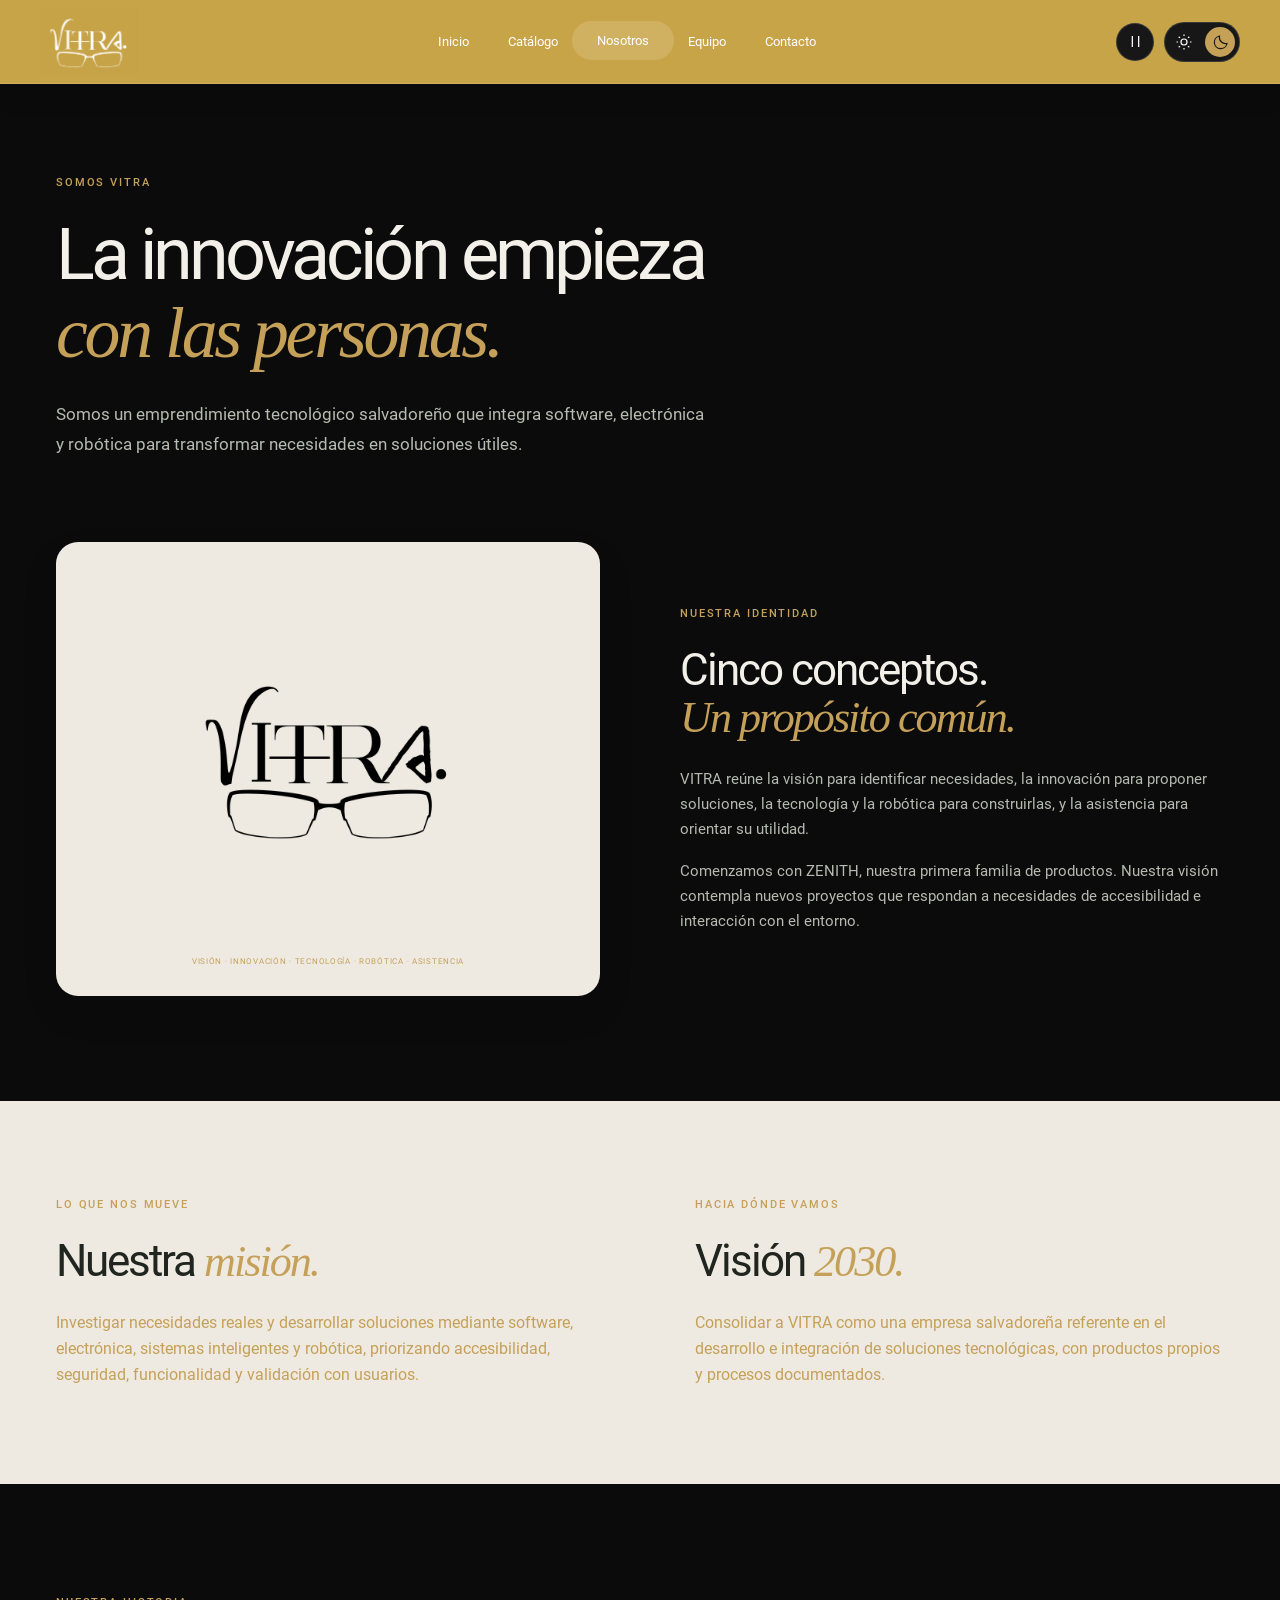
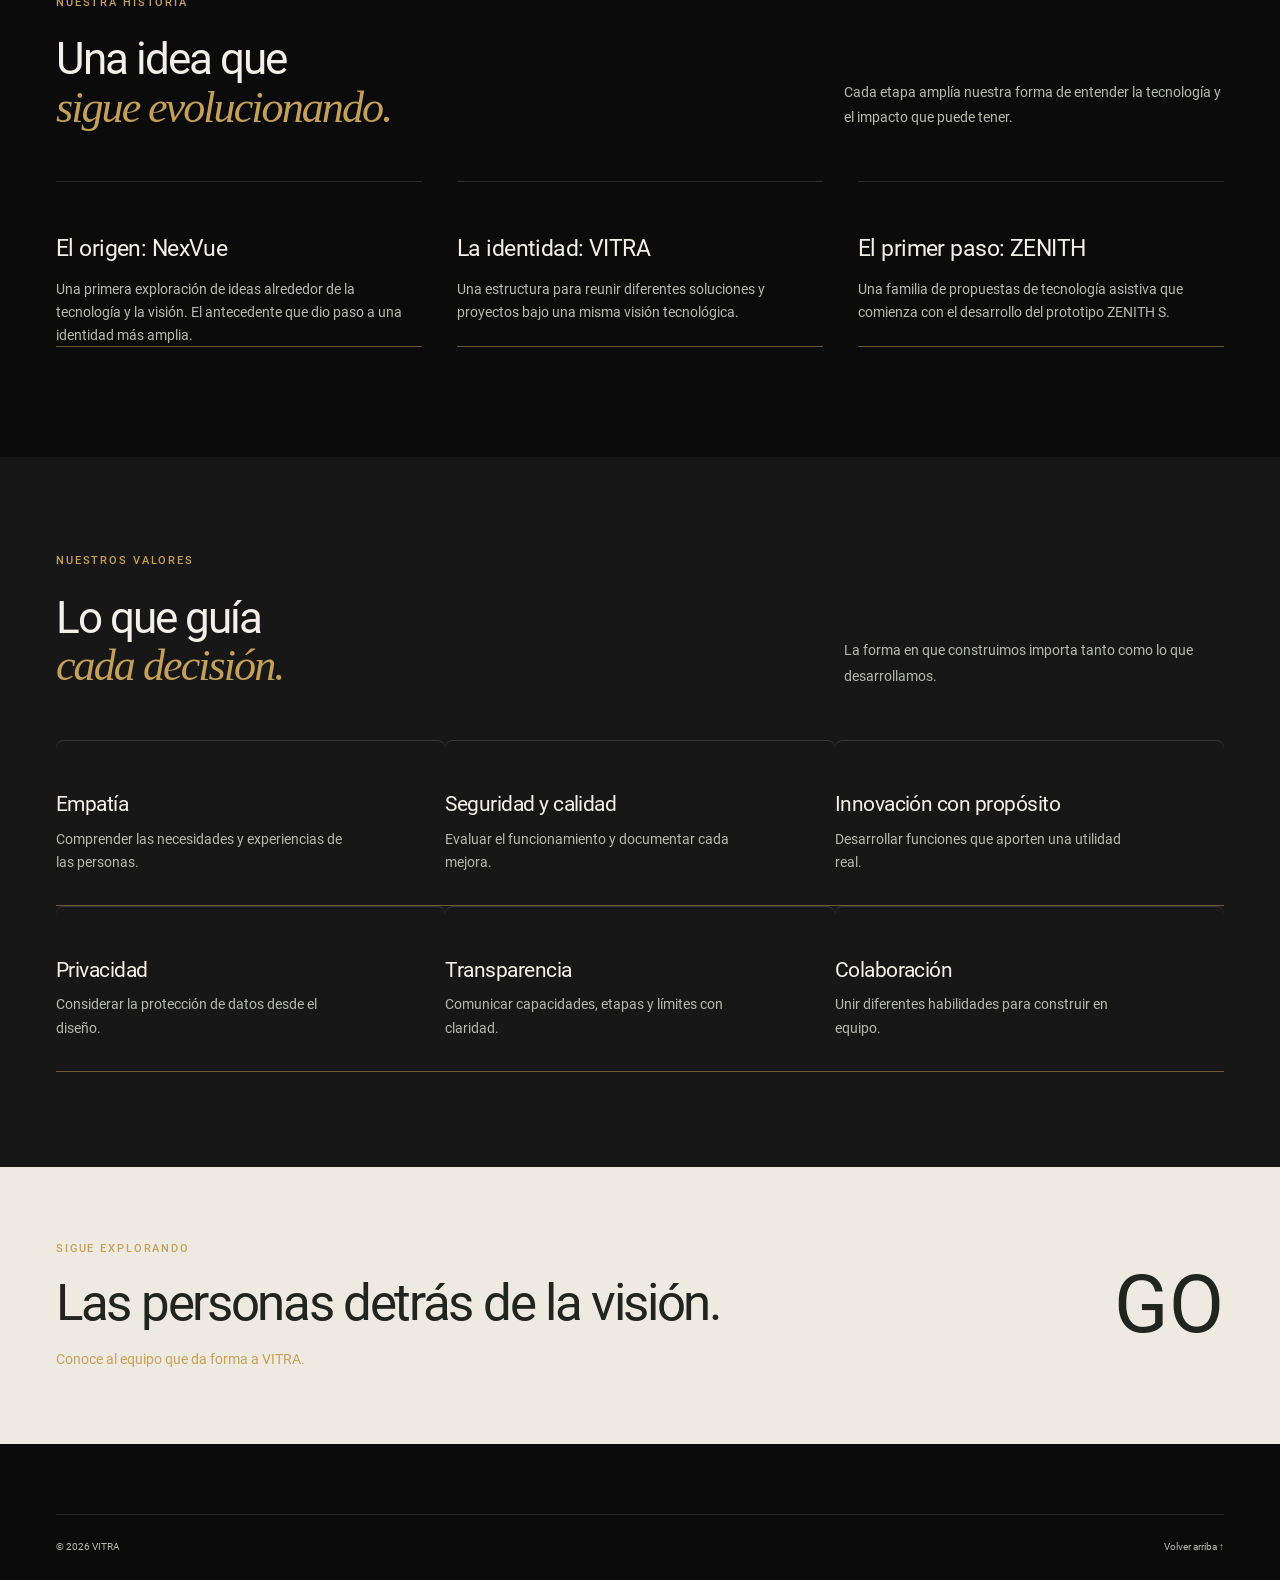
==== VITRA.SV/public/acerca.html @ 8771f668 "Add files via upload" ====
<!doctype html>
<html lang="es">
  <head>
    <meta name="vitra-version" content="2026.09.22-r4" />
    <script>
      /* Resolve motion before first paint; an explicit choice overrides the OS. */
      (() => {
        const root = document.documentElement;
        const system = matchMedia("(prefers-reduced-motion: reduce)");
        const events = new EventTarget();
        let preference = "auto";
        try {
          preference = localStorage.getItem("vitra-motion") || "auto";
        } catch {}
        const update = () => {
          root.dataset.motion =
            preference === "auto"
              ? system.matches
                ? "reduce"
                : "full"
              : preference;
          const event = new Event("change");
          Object.defineProperty(event, "matches", {
            value: root.dataset.motion === "reduce",
          });
          events.dispatchEvent(event);
        };
        window.vitraMotion = {
          get matches() {
            return root.dataset.motion === "reduce";
          },
          addEventListener: (...args) => events.addEventListener(...args),
          removeEventListener: (...args) => events.removeEventListener(...args),
          set(value) {
            preference = value;
            try {
              localStorage.setItem("vitra-motion", value);
            } catch {}
            update();
          },
        };
        system.addEventListener("change", update);
        update();
      })();
    </script>
    <meta charset="utf-8" />
    <meta name="viewport" content="width=device-width, initial-scale=1" />
    <meta name="theme-color" content="#131513" />
    <meta
      name="description"
      content="Conoce la identidad, misión, visión y valores de VITRA, un emprendimiento tecnológico salvadoreño."
    />
    <title>Nosotros | VITRA</title>
    <script>
      (function () {
        var theme = "dark";
        try {
          var saved = localStorage.getItem("vitra-theme");
          if (saved === "light" || saved === "dark") theme = saved;
        } catch (e) {}
        document.documentElement.dataset.theme = theme;
        document.querySelector('meta[name="theme-color"]').content =
          theme === "light" ? "#ddd6c3" : "#2b3026";
      })();
    </script>
    <link rel="icon" href="favicon.jpeg" />
    <script>
      (function () {
        if (!window.vitraMotion.matches) {
          window.vitraMotionFallback = setTimeout(function () {
            document.documentElement.classList.remove(
              "motion-boot",
              "motion-uncover",
            );
            document.querySelectorAll(".will-reveal").forEach(function (el) {
              el.classList.add("is-visible");
            });
          }, 1800);
        }
      })();
    </script>
    <style data-vitra-style="style">
      @font-face {
        font-family: Vitra Sans;
        src: url("Assets/Fonts/roboto-regular.woff2") format("woff2");
        font-weight: 400;
        font-display: swap;
      }
      @font-face {
        font-family: Vitra Sans;
        src: url("Assets/Fonts/roboto-medium.woff2") format("woff2");
        font-weight: 500 800;
        font-display: swap;
      }
      :root {
        --bg: #131513;
        --surface: #1d201c;
        --paper: #eeeae1;
        --text: #f2f0e9;
        --muted: #b6bab0;
        --gold: #d4bd86;
        --line: #ffffff24;
        --dark: #20251f;
        --ease: cubic-bezier(0.22, 1, 0.36, 1);
      }
      * {
        box-sizing: border-box;
      }
      html {
        scroll-behavior: smooth;
        scroll-padding-top: 110px;
      }
      body {
        margin: 0;
        background: var(--bg);
        color: var(--text);
        font:
          16px/1.65 "Vitra Sans",
          Arial,
          sans-serif;
        -webkit-font-smoothing: antialiased;
      }
      a {
        color: inherit;
        text-decoration: none;
      }
      button,
      input,
      textarea,
      select {
        font: inherit;
      }
      button,
      a,
      input,
      textarea,
      select {
        -webkit-tap-highlight-color: transparent;
      }
      button {
        cursor: pointer;
      }
      img {
        max-width: 100%;
        display: block;
      }
      button {
        color: inherit;
      }
      h1,
      h2,
      h3,
      p {
        margin: 0;
      }
      h1,
      h2,
      h3 {
        font-weight: 400;
        line-height: 1.08;
      }
      p {
        color: var(--muted);
      }
      h1 {
        font-size: clamp(48px, 5.6vw, 86px);
        letter-spacing: -0.055em;
      }
      h2 {
        font-size: clamp(34px, 3.45vw, 54px);
        letter-spacing: -0.045em;
      }
      h3 {
        font-size: 23px;
        letter-spacing: -0.025em;
      }
      em {
        font-family: Georgia, "Times New Roman", serif;
        font-weight: 400;
        color: var(--gold);
        letter-spacing: -0.045em;
      }
      p + p {
        margin-top: 18px;
      }
      ::selection {
        background: var(--gold);
        color: var(--bg);
      }
      :focus-visible {
        outline: 2px solid var(--gold);
        outline-offset: 6px;
      }
      main:focus {
        outline: none;
      }
      [hidden] {
        display: none !important;
      }
      .wrap {
        max-width: 1360px;
        width: calc(100% - 112px);
        margin-inline: auto;
      }
      .section {
        padding-block: 110px;
      }
      .eyebrow {
        font-size: 11px;
        letter-spacing: 0.17em;
        font-weight: 500;
        line-height: 1.65;
        color: var(--gold);
        margin-bottom: 24px;
        text-transform: uppercase;
      }
      .lead {
        font-size: 18px;
        line-height: 1.75;
        max-width: 640px;
      }
      .gold {
        color: var(--gold);
      }
      .actions {
        display: flex;
        align-items: center;
        gap: 28px;
        flex-wrap: wrap;
      }
      .button {
        display: inline-flex;
        align-items: center;
        justify-content: space-between;
        gap: 35px;
        padding: 17px 23px;
        background: var(--gold);
        border: 1px solid var(--gold);
        color: #171b16;
        line-height: 1.4;
        font-size: 14px;
        font-weight: 500;
        transition:
          background 0.25s,
          transform 0.3s,
          box-shadow 0.3s;
      }
      .button:hover {
        background: #e3d0a4;
        transform: translateY(-3px);
        box-shadow: 0 7px 24px #0002;
      }
      .button span {
        font-size: 20px;
      }
      .text-link {
        display: inline-flex;
        align-items: center;
        gap: 22px;
        font-size: 14px;
        border: 0;
        border-bottom: 1px solid currentColor;
        padding: 8px 0;
        background: transparent;
        line-height: 1.5;
        transition:
          color 0.25s,
          gap 0.25s;
      }
      .text-link:hover {
        color: var(--gold);
        gap: 30px;
      }
      .skip-link {
        position: fixed;
        top: 12px;
        left: 12px;
        transform: translateY(-160%);
        z-index: 1000;
        background: var(--gold);
        color: var(--bg);
        padding: 14px;
      }
      .skip-link:focus {
        transform: none;
      }
      .sr-only {
        position: absolute;
        width: 1px;
        height: 1px;
        padding: 0;
        overflow: hidden;
        clip-path: inset(50%);
        white-space: nowrap;
      }
      /* Shared navigation */
      .site-header {
        height: 96px;
        position: sticky;
        top: 0;
        z-index: 30;
        background: transparent;
        backdrop-filter: blur(20px);
        border-bottom: 0;
      }
      .nav-wrap {
        height: 100%;
        width: calc(100% - 112px);
        max-width: 1360px;
        margin: auto;
        display: flex;
        align-items: center;
        justify-content: space-between;
        gap: 30px;
      }
      .brand {
        width: 98px;
        display: block;
      }
      .brand img {
        width: 98px;
        height: 65px;
        object-fit: cover;
        filter: invert(1);
        mix-blend-mode: screen;
      }
      .nav-wrap nav {
        display: flex;
        gap: 34px;
        align-items: center;
      }
      .nav-wrap nav a {
        font-size: 13px;
        color: var(--muted);
        padding: 10px 0;
        position: relative;
      }
      .nav-wrap nav a::after {
        content: "";
        position: absolute;
        bottom: 3px;
        left: 0;
        width: 100%;
        height: 1px;
        background: var(--gold);
        transform: scaleX(0);
        transform-origin: left;
        transition: transform 0.25s;
      }
      .nav-wrap nav a:hover,
      .nav-wrap nav a[aria-current] {
        color: var(--text);
      }
      .nav-wrap nav a:hover::after,
      .nav-wrap nav a[aria-current]::after {
        transform: scaleX(1);
      }
      .nav-contact {
        font-size: 13px;
        padding: 10px 18px;
        border: 1px solid #8b8e7d;
        display: flex;
        gap: 24px;
        transition: background 0.25s;
      }
      .nav-contact:hover {
        background: var(--surface);
      }
      .menu-toggle {
        display: none;
        width: 44px;
        height: 44px;
        border: 1px solid var(--line);
        background: none;
        padding: 12px;
      }
      .menu-toggle span {
        display: block;
        background: var(--text);
        height: 1px;
        margin: 5px 0;
        transition: transform 0.25s;
      }
      /* Home */
      .hero {
        display: grid;
        grid-template-columns: 1fr 1fr;
        min-height: 680px;
        align-items: center;
        gap: 55px;
        padding-block: 62px 68px;
      }
      .hero-copy .eyebrow {
        display: flex;
        align-items: center;
        gap: 10px;
        font-size: 10px;
      }
      .status-dot {
        width: 6px;
        height: 6px;
        flex: 0 0 6px;
        border-radius: 50%;
        background: var(--gold);
        box-shadow: 0 0 0 4px #d4bd8612;
      }
      .hero h1 {
        font-size: clamp(64px, 6.7vw, 103px);
        line-height: 0.99;
        margin-bottom: 30px;
      }
      .hero-copy > p:not(.eyebrow) {
        font-size: 15px;
        max-width: 390px;
        line-height: 1.8;
      }
      .hero .actions {
        margin-top: 29px;
        gap: 24px;
      }
      .hero-foot {
        display: flex;
        align-items: center;
        gap: 18px;
        margin-top: 42px;
        font-size: 10px;
        letter-spacing: 0.055em;
        color: var(--muted);
        line-height: 1.65;
      }
      .hero-line {
        display: block;
        width: 39px;
        height: 1px;
        background: var(--gold);
      }
      .hero-visual {
        height: 540px;
        background: #eae8df;
        color: var(--dark);
        position: relative;
        overflow: hidden;
        padding: 27px 28px;
        isolation: isolate;
      }
      .visual-top {
        display: flex;
        justify-content: space-between;
        position: relative;
        z-index: 2;
        font-size: 9px;
        letter-spacing: 0.1em;
        color: #555c51;
        gap: 15px;
      }
      .hero-model {
        position: absolute;
        top: 98px;
        left: 50%;
        transform: translateX(-50%);
        font-size: clamp(63px, 7.7vw, 118px);
        font-weight: 500;
        letter-spacing: -0.065em;
        color: #d1d3c7;
        z-index: -1;
      }
      .hero-glasses {
        position: absolute;
        top: 26%;
        width: 96%;
        left: 2%;
        height: 54%;
        object-fit: contain;
        mix-blend-mode: darken;
        transform: rotate(-9deg);
        transition: transform 1.1s var(--ease);
      }
      .hero-visual:hover .hero-glasses {
        transform: rotate(-4deg) scale(1.03);
      }
      .orbit {
        border: 1px solid #49593a17;
        border-radius: 50%;
        position: absolute;
        z-index: -1;
        width: 410px;
        height: 410px;
        left: 50%;
        top: 51%;
        transform: translate(-50%, -50%);
      }
      .orbit-two {
        width: 295px;
        height: 295px;
      }
      .sensor-label {
        position: absolute;
        right: 8%;
        top: 64%;
        font-size: 8px;
        letter-spacing: 0.08em;
        display: flex;
        align-items: center;
        gap: 6px;
      }
      .sensor-label span {
        width: 20px;
        border-top: 1px solid #68715c;
      }
      .visual-bottom {
        position: absolute;
        bottom: 28px;
        left: 28px;
        right: 28px;
        display: flex;
        align-items: end;
        justify-content: space-between;
        gap: 10px;
      }
      .visual-bottom h2 {
        font-size: 38px;
        letter-spacing: -0.05em;
      }
      .visual-bottom h2 span {
        font-size: 26px;
        margin-left: 35px;
      }
      .visual-bottom p {
        color: #5b6255;
        font-size: 11px;
        margin-top: 8px;
      }
      .vertical-note {
        font-size: 7px;
        letter-spacing: 0.1em;
        writing-mode: vertical-rl;
      }
      .identity-strip {
        border-block: 1px solid var(--line);
      }
      .identity-strip .wrap {
        display: flex;
        align-items: center;
        justify-content: space-between;
        gap: 20px;
        padding-block: 25px;
        font-size: 10px;
        letter-spacing: 0.15em;
        color: #c5c7bd;
      }
      .identity-strip span:nth-child(even) {
        font-size: 25px;
        color: var(--gold);
        line-height: 1;
      }
      .section-heading {
        display: flex;
        justify-content: space-between;
        align-items: end;
        gap: 60px;
        margin-bottom: 50px;
      }
      .section-heading > div:last-child:not(:first-child),
      .section-heading > p {
        max-width: 380px;
      }
      .section-heading .text-link {
        margin-top: 16px;
      }
      .section-heading p:not(.eyebrow) {
        font-size: 14px;
        line-height: 1.85;
      }
      .product-grid {
        display: grid;
        grid-template-columns: repeat(3, 1fr);
        gap: 28px;
      }
      .product-image {
        height: 300px;
        position: relative;
        overflow: hidden;
        background: #eaeae7;
      }
      .product-image img {
        width: 100%;
        height: 100%;
        object-fit: cover;
        transition: transform 0.75s var(--ease);
      }
      .product-image.s img {
        object-fit: contain;
        mix-blend-mode: darken;
        padding: 14px;
      }
      .product-card:hover .product-image img {
        transform: scale(1.055);
      }
      .image-index {
        position: absolute;
        top: 18px;
        left: 18px;
        font-size: 9px;
        letter-spacing: 0.13em;
        color: #fff;
        background: #1119;
        padding: 4px 7px;
      }
      .s .image-index {
        color: #3e453c;
        background: transparent;
      }
      .round-arrow {
        position: absolute;
        bottom: 17px;
        right: 17px;
        display: grid;
        place-items: center;
        border-radius: 50%;
        width: 40px;
        height: 40px;
        background: var(--paper);
        color: var(--bg);
        font-size: 22px;
        transition: transform 0.3s;
      }
      .product-card:hover .round-arrow {
        transform: rotate(45deg);
      }
      .card-top {
        display: flex;
        align-items: center;
        justify-content: space-between;
        gap: 10px;
        margin-block: 24px 14px;
      }
      .card-top h3 {
        font-size: 25px;
      }
      .small-status {
        font-size: 9px;
        color: var(--muted);
        border: 1px solid var(--line);
        padding: 4px 7px;
      }
      .product-card > p {
        font-size: 13px;
        line-height: 1.8;
        min-height: 70px;
      }
      .product-card .text-link {
        margin-top: 17px;
        font-size: 12px;
      }
      .light-section {
        background: var(--paper);
        color: var(--dark);
        padding-block: 95px;
      }
      .light-section p {
        color: #c5a059;
      }
      .light-section .eyebrow {
        color: #c5a059;
      }
      .light-section em {
        color: #c5a059;
      }
      .light-section :focus-visible {
        outline-color: #c5a059;
      }
      .story-split {
        display: grid;
        grid-template-columns: 1fr 1fr;
        gap: 110px;
      }
      .story-split h2 {
        margin-bottom: 25px;
      }
      .story-split .lead {
        font-size: 16px;
        max-width: 410px;
        margin-bottom: 32px;
      }
      .dark-button {
        background: var(--dark);
        color: var(--text);
        border-color: var(--dark);
      }
      .dark-button:hover {
        background: #c5a059;
        color: var(--text);
      }
      .principles article {
        display: flex;
        gap: 30px;
        padding: 24px 0;
        border-bottom: 1px solid #232f2026;
      }
      .principles article:first-child {
        padding-top: 0;
      }
      .principles article > span {
        font-size: 11px;
        color: #c5a059;
        padding-top: 5px;
      }
      .principles h3 {
        font-size: 24px;
        margin-bottom: 12px;
      }
      .principles p {
        font-size: 14px;
      }
      .film-frame {
        position: relative;
        background: #080908;
      }
      .film-frame video {
        display: block;
        width: 100%;
        max-height: 670px;
        aspect-ratio: 16/9;
        object-fit: contain;
      }
      .film-caption {
        font-size: 9px;
        letter-spacing: 0.15em;
        display: block;
        padding: 18px 24px;
        color: var(--muted);
        border: 1px solid var(--line);
      }
      /* Interior pages */
      .page-head {
        padding-block: 90px 68px;
      }
      .page-head h1 {
        max-width: 1000px;
        margin-bottom: 28px;
      }
      .page-head .lead {
        max-width: 650px;
        font-size: 17px;
      }
      .product-tabs {
        display: grid;
        grid-template-columns: repeat(3, 1fr);
        border-block: 1px solid var(--line);
      }
      .product-tabs a {
        font-size: 19px;
        padding: 22px 26px;
        border-right: 1px solid var(--line);
        position: relative;
        transition: background 0.3s;
      }
      .product-tabs a:first-child {
        border-left: 1px solid var(--line);
      }
      .product-tabs a:hover {
        background: var(--surface);
      }
      .product-tabs span {
        display: block;
        font-size: 10px;
        letter-spacing: 0.05em;
        color: var(--muted);
        margin-top: 5px;
      }
      .product-detail {
        display: grid;
        grid-template-columns: 1fr 1fr;
        gap: 75px;
        align-items: center;
        padding-block: 100px;
        border-bottom: 1px solid var(--line);
      }
      .product-detail:last-of-type {
        border: 0;
      }
      .detail-visual {
        position: relative;
        background: #eaeae7;
        aspect-ratio: 1/1;
        display: grid;
        place-items: center;
        overflow: hidden;
      }
      .detail-visual img {
        height: 100%;
        width: 100%;
        object-fit: cover;
      }
      .detail-visual.s img {
        object-fit: contain;
        padding: 25px;
        mix-blend-mode: darken;
      }
      .detail-image-note {
        position: absolute;
        bottom: 20px;
        left: 20px;
        right: 20px;
        font-size: 8px;
        letter-spacing: 0.08em;
        color: #eee;
        text-align: center;
      }
      .s .detail-image-note {
        color: #4e5948;
      }
      .detail-copy h2 {
        font-size: 45px;
        margin-bottom: 24px;
      }
      .detail-copy h2 em {
        font-size: 36px;
      }
      .detail-copy .lead {
        font-size: 15px;
      }
      .feature-list {
        margin-block: 22px;
      }
      .feature-list > div {
        border-top: 1px solid var(--line);
        padding-block: 16px;
      }
      .feature-list h3 {
        font-size: 14px;
        margin-bottom: 6px;
      }
      .feature-list p {
        font-size: 13px;
      }
      .table-scroll {
        overflow: auto;
      }
      table {
        border-collapse: collapse;
        width: 100%;
        font-size: 14px;
        min-width: 650px;
        text-align: left;
      }
      th,
      td {
        border-bottom: 1px solid #343e2d33;
        padding: 22px 18px;
        vertical-align: top;
        width: 25%;
      }
      thead th {
        background: #dddcd1;
        font-weight: 500;
      }
      tbody th {
        font-weight: 500;
      }
      .fine-print {
        font-size: 12px;
        line-height: 1.75;
        margin-top: 20px;
        max-width: 780px;
      }
      .faq-section {
        display: grid;
        grid-template-columns: 1fr 1.2fr;
        gap: 80px;
      }
      .faq-list details {
        padding: 22px 0;
        border-bottom: 1px solid var(--line);
      }
      .faq-list details:first-child {
        border-top: 1px solid var(--line);
      }
      summary {
        cursor: pointer;
        list-style: none;
        display: flex;
        justify-content: space-between;
        align-items: center;
        gap: 25px;
        font-size: 16px;
      }
      summary::-webkit-details-marker {
        display: none;
      }
      summary::after {
        content: "+";
        font-size: 22px;
        color: var(--gold);
      }
      details[open] summary::after {
        content: "−";
      }
      details p {
        margin-top: 20px;
        font-size: 14px;
        padding-right: 20px;
      }
      .about-intro {
        display: grid;
        grid-template-columns: 1fr 1fr;
        align-items: center;
        gap: 80px;
        padding-block: 15px 105px;
      }
      .identity-card {
        background: var(--paper);
        aspect-ratio: 1.2;
        display: flex;
        align-items: center;
        justify-content: center;
        position: relative;
        padding: 50px;
      }
      .identity-card img {
        width: 70%;
        mix-blend-mode: multiply;
      }
      .identity-card > span {
        position: absolute;
        bottom: 28px;
        left: 20px;
        right: 20px;
        text-align: center;
        font-size: 8px;
        letter-spacing: 0.09em;
        color: #4e5948;
      }
      .about-intro h2 {
        margin-bottom: 25px;
      }
      .about-intro p:not(.eyebrow) {
        font-size: 15px;
      }
      .strategy-grid {
        display: grid;
        grid-template-columns: 1fr 1fr;
        gap: 110px;
      }
      .strategy-grid h2 {
        margin-bottom: 24px;
      }
      .strategy-grid p:not(.eyebrow) {
        font-size: 16px;
      }
      .timeline {
        display: grid;
        grid-template-columns: repeat(3, 1fr);
        gap: 35px;
      }
      .timeline article {
        border-top: 1px solid #d4bd8660;
        padding-top: 25px;
      }
      .timeline article > span {
        font-size: 12px;
        color: var(--gold);
      }
      .timeline h3 {
        margin-block: 30px 16px;
      }
      .timeline p {
        font-size: 14px;
      }
      .values-section {
        padding-block: 95px;
        background: #1d201b;
      }
      .values-grid {
        display: grid;
        grid-template-columns: repeat(3, 1fr);
        gap: 0;
      }
      .values-grid article {
        padding: 30px 30px 32px 0;
        border-top: 1px solid var(--line);
      }
      .values-grid article > span {
        font-size: 10px;
        color: var(--gold);
      }
      .values-grid h3 {
        font-size: 21px;
        margin-block: 22px 12px;
      }
      .values-grid p {
        font-size: 14px;
        max-width: 300px;
      }
      /* Team and dialogs */
      .team-grid {
        display: grid;
        grid-template-columns: repeat(3, 1fr);
        gap: 54px 30px;
        padding-bottom: 65px;
      }
      .portrait-button {
        padding: 0;
        border: 0;
        position: relative;
        width: 100%;
        overflow: hidden;
        display: block;
        background: var(--paper);
        aspect-ratio: 4/4.6;
      }
      .portrait-button img {
        width: 100%;
        height: 100%;
        object-fit: cover;
        object-position: center 22%;
        filter: grayscale(1);
        transition:
          filter 0.7s,
          transform 0.8s var(--ease);
      }
      .portrait-button:hover img,
      .portrait-button:focus-visible img {
        filter: grayscale(0);
        transform: scale(1.035);
      }
      .person-number {
        position: absolute;
        left: 18px;
        top: 16px;
        background: #eeeae1e6;
        color: var(--dark);
        font-size: 11px;
        padding: 4px 8px;
      }
      .portrait-open {
        position: absolute;
        right: 18px;
        bottom: 18px;
        background: var(--paper);
        color: var(--bg);
        font-size: 26px;
        width: 44px;
        height: 44px;
        display: grid;
        place-items: center;
        border-radius: 50%;
      }
      .team-card h2 {
        font-size: 27px;
        margin-top: 23px;
      }
      .team-card > p {
        font-size: 12px;
        margin-top: 10px;
      }
      .team-card > .text-link {
        font-size: 12px;
        margin-top: 10px;
      }
      .team-note {
        border-top: 1px solid var(--line);
        padding-block: 40px 90px;
        display: flex;
        justify-content: space-between;
        gap: 40px;
      }
      .team-note > p {
        max-width: 660px;
        font-size: 25px;
        line-height: 1.45;
        color: var(--text);
      }
      dialog {
        background: var(--surface);
        color: var(--text);
        padding: 0;
        border: 1px solid var(--line);
        width: min(920px, calc(100% - 40px));
        max-height: 90dvh;
        overflow: auto;
      }
      dialog::backdrop {
        background: #000c;
        backdrop-filter: blur(9px);
      }
      dialog[open] {
        animation: dialog-in 0.35s var(--ease);
      }
      @keyframes dialog-in {
        from {
          opacity: 0;
          transform: translateY(25px) scale(0.97);
        }
        to {
          opacity: 1;
          transform: none;
        }
      }
      .dialog-close {
        position: absolute;
        top: 14px;
        right: 14px;
        width: 42px;
        height: 42px;
        border: 1px solid #ffffff55;
        background: #171b16;
        color: var(--text);
        font-size: 26px;
        z-index: 2;
      }
      .profile-layout {
        display: grid;
        grid-template-columns: 0.85fr 1.15fr;
      }
      .profile-layout > img {
        width: 100%;
        height: 100%;
        min-height: 460px;
        object-fit: cover;
        object-position: center top;
      }
      .profile-layout > div {
        padding: 60px 35px 35px;
      }
      .profile-layout .eyebrow {
        font-size: 9px;
        margin-bottom: 18px;
      }
      .profile-layout h2 {
        font-size: 32px;
        line-height: 1.15;
      }
      .profile-role {
        color: var(--gold);
        font-size: 13px;
        margin-top: 18px;
        margin-bottom: 24px;
      }
      .profile-layout p:not(.eyebrow):not(.fine-print):not(.profile-role) {
        font-size: 14px;
      }
      .profile-layout .button {
        margin-top: 26px;
        font-size: 12px;
        gap: 15px;
      }
      /* Contact */
      .contact-layout {
        display: grid;
        grid-template-columns: 0.8fr 1.2fr;
        gap: 100px;
        padding-block: 10px 110px;
      }
      .contact-aside h2 {
        margin-bottom: 25px;
      }
      .contact-aside > p {
        font-size: 14px;
        max-width: 340px;
      }
      .social-card {
        margin-top: 32px;
        padding: 23px 0;
        border-block: 1px solid var(--line);
        display: flex;
        justify-content: space-between;
        align-items: center;
        max-width: 340px;
      }
      .social-card > span {
        font-size: 10px;
        letter-spacing: 0.08em;
        color: var(--gold);
      }
      .social-card strong {
        display: block;
        font-size: 23px;
        font-weight: 400;
        color: var(--text);
        letter-spacing: 0;
        margin-top: 5px;
      }
      .social-card > span:last-child {
        font-size: 28px;
      }
      .contact-location {
        margin-top: 32px;
      }
      .contact-location .eyebrow {
        margin-bottom: 8px;
      }
      .contact-panel {
        background: #20241e;
        padding: 36px;
      }
      .form-heading {
        display: flex;
        justify-content: space-between;
        gap: 20px;
        font-size: 10px;
        color: var(--muted);
        margin-bottom: 32px;
      }
      .form-heading > span:first-child {
        color: var(--gold);
        letter-spacing: 0.12em;
      }
      .form-grid {
        display: grid;
        grid-template-columns: 1fr 1fr;
        gap: 24px 20px;
      }
      .field.full {
        grid-column: 1/-1;
      }
      .field label,
      .message-result label {
        display: block;
        font-size: 12px;
        margin-bottom: 10px;
      }
      .field label > span {
        color: var(--muted);
        font-size: 10px;
      }
      input,
      textarea,
      select {
        display: block;
        width: 100%;
        border: 1px solid #ffffff38;
        background: #151913;
        color: var(--text);
        border-radius: 0;
        padding: 14px;
        font-size: 14px;
        line-height: 1.5;
      }
      select {
        color-scheme: dark;
      }
      textarea {
        resize: vertical;
      }
      input::placeholder,
      textarea::placeholder {
        color: #9da493;
      }
      input:focus,
      select:focus,
      textarea:focus {
        outline: 1px solid var(--gold);
        outline-offset: 0;
        border-color: var(--gold);
      }
      .character-count {
        display: block;
        text-align: right;
        font-size: 10px;
        color: var(--muted);
        margin-top: 5px;
      }
      .privacy-note {
        font-size: 11px;
        line-height: 1.7;
        margin-block: 22px;
      }
      .contact-panel .button {
        width: 100%;
      }
      .message-result {
        margin-top: 35px;
        border-top: 1px solid var(--line);
        padding-top: 30px;
      }
      .message-result h3 {
        font-size: 24px;
        margin-bottom: 18px;
      }
      .message-result > p:not(.eyebrow) {
        font-size: 13px;
        margin-bottom: 22px;
      }
      .message-result textarea {
        font-size: 13px;
        margin-bottom: 20px;
      }
      .message-result .actions {
        gap: 12px;
      }
      .message-result .text-link {
        font-size: 13px;
      }
      /* Page-to-page invitation and footer */
      .next-page {
        display: block;
        background: var(--paper);
        color: var(--dark);
        overflow: hidden;
        position: relative;
        transition: background 0.5s;
      }
      .next-page:hover {
        background: #e2dece;
      }
      .next-inner {
        display: flex;
        align-items: center;
        justify-content: space-between;
        gap: 70px;
        padding-block: 73px;
      }
      .next-page .eyebrow {
        color: #656e4f;
        margin-bottom: 17px;
      }
      .next-page h2 {
        max-width: 850px;
        font-size: clamp(32px, 4vw, 62px);
      }
      .next-page p:not(.eyebrow) {
        color: #59624f;
        font-size: 14px;
        margin-top: 18px;
      }
      .next-arrow {
        font-size: 80px;
        font-weight: 400;
        line-height: 1;
        transition: transform 0.6s var(--ease);
        flex: 0 0 auto;
      }
      .next-page:hover .next-arrow {
        transform: translate(10px, -10px);
      }
      .footer {
        padding-top: 70px;
      }
      .footer-top {
        display: grid;
        grid-template-columns: 2fr 1fr 1fr;
        gap: 60px;
        padding-bottom: 55px;
      }
      .wordmark {
        display: block;
        font-size: 62px;
        line-height: 1;
        letter-spacing: -0.07em;
        font-weight: 500;
        margin-bottom: 20px;
      }
      .footer-top > div > p:not(.footer-label) {
        font-size: 12px;
      }
      .footer-top > div > a:not(.wordmark) {
        display: block;
        font-size: 13px;
        color: var(--muted);
        margin-bottom: 10px;
        width: fit-content;
      }
      .footer-top a:hover {
        color: var(--gold);
      }
      .footer-label {
        font-size: 10px;
        letter-spacing: 0.13em;
        color: var(--gold);
        margin-bottom: 20px;
      }
      .footer-bottom {
        padding-block: 24px;
        border-top: 1px solid var(--line);
        display: flex;
        justify-content: space-between;
        gap: 25px;
        font-size: 10px;
        color: var(--muted);
      }
      @media (min-width: 1600px) {
        .hero {
          gap: 85px;
          min-height: 750px;
        }
        .hero-visual {
          height: 590px;
        }
      }
      @media (max-width: 1100px) {
        .wrap,
        .nav-wrap {
          width: calc(100% - 64px);
        }
        .nav-wrap nav {
          gap: 24px;
        }
        .hero {
          gap: 30px;
          min-height: 620px;
        }
        .hero h1 {
          font-size: 78px;
        }
        .hero-visual {
          height: 490px;
        }
        .hero-model {
          font-size: 83px;
        }
        .product-grid {
          gap: 20px;
        }
        .product-image {
          height: 245px;
        }
        .card-top {
          align-items: start;
          flex-direction: column;
          gap: 8px;
        }
        .story-split,
        .about-intro,
        .strategy-grid {
          gap: 55px;
        }
        .product-detail {
          gap: 45px;
        }
        .detail-copy h2 {
          font-size: 39px;
        }
        .detail-copy h2 em {
          font-size: 30px;
        }
        .contact-layout {
          gap: 45px;
        }
        .contact-panel {
          padding: 28px;
        }
        .form-grid {
          grid-template-columns: 1fr;
        }
        .field {
          grid-column: 1/-1;
        }
        .section-heading {
          gap: 35px;
        }
        .team-grid {
          gap: 40px 24px;
        }
        .team-card h2 {
          font-size: 24px;
        }
      }
      @media (max-width: 760px) {
        html {
          scroll-padding-top: 94px;
        }
        .wrap,
        .nav-wrap {
          width: calc(100% - 40px);
        }
        .site-header {
          height: 76px;
        }
        .brand,
        .brand img {
          width: 82px;
        }
        .brand img {
          height: 55px;
        }
        .nav-contact {
          display: none;
        }
        .menu-toggle {
          display: block;
        }
        .nav-wrap nav {
          position: absolute;
          top: 75px;
          left: 0;
          right: 0;
          background: transparent;
          padding: 25px 25px 35px;
          display: none;
          flex-direction: column;
          gap: 5px;
          align-items: stretch;
          border-bottom: 0;
          max-height: calc(100dvh - 76px);
          overflow: auto;
        }
        .nav-wrap nav.is-open {
          display: flex;
        }
        .nav-wrap nav a {
          font-size: 25px;
          padding: 14px 0;
          border-bottom: 1px solid var(--line);
        }
        .nav-wrap nav a::after {
          bottom: 0;
        }
        .menu-toggle[aria-expanded="true"] span:first-child {
          transform: translateY(3px) rotate(45deg);
        }
        .menu-toggle[aria-expanded="true"] span:last-child {
          transform: translateY(-3px) rotate(-45deg);
        }
        .hero {
          grid-template-columns: 1fr;
          padding-block: 40px 40px;
          gap: 40px;
        }
        .hero h1 {
          font-size: clamp(64px, 12.5vw, 86px);
        }
        .hero-copy .eyebrow {
          font-size: 8px;
          letter-spacing: 0.13em;
          margin-bottom: 24px;
        }
        .hero-copy > p:not(.eyebrow) {
          max-width: 440px;
          font-size: 14px;
        }
        .hero-foot {
          margin-top: 28px;
        }
        .hero-visual {
          height: 480px;
          max-width: 570px;
          width: 100%;
          margin: auto;
        }
        .hero-model {
          font-size: 100px;
        }
        .hero .actions {
          gap: 24px;
        }
        .hero .button {
          font-size: 12px;
          padding: 16px 19px;
          gap: 22px;
        }
        .hero .text-link {
          font-size: 12px;
        }
        .identity-strip .wrap {
          flex-wrap: wrap;
          justify-content: center;
          gap: 12px 20px;
          font-size: 8px;
          text-align: center;
          padding-block: 20px;
        }
        .identity-strip span:nth-child(4) {
          display: none;
        }
        .identity-strip span:nth-child(2) {
          font-size: 20px;
        }
        .section {
          padding-block: 70px;
        }
        .section-heading {
          flex-direction: column;
          align-items: start;
          gap: 24px;
          margin-bottom: 32px;
        }
        .section-heading > div:last-child:not(:first-child),
        .section-heading > p {
          max-width: 530px;
        }
        .product-grid {
          grid-template-columns: 1fr;
          gap: 42px;
        }
        .product-image {
          height: auto;
          aspect-ratio: 1.25;
        }
        .product-card > p {
          min-height: 0;
          max-width: 480px;
        }
        .card-top {
          flex-direction: row;
          align-items: center;
          margin-top: 22px;
        }
        .small-status {
          font-size: 9px;
        }
        .product-card .text-link {
          margin-top: 10px;
        }
        .light-section {
          padding-block: 65px;
        }
        .story-split,
        .about-intro,
        .strategy-grid {
          grid-template-columns: 1fr;
          gap: 42px;
        }
        .story-split h2 {
          font-size: 40px;
        }
        .principles article {
          padding-block: 22px;
        }
        .page-head {
          padding-block: 50px 40px;
        }
        .page-head h1 {
          font-size: clamp(42px, 8.7vw, 65px);
        }
        .page-head .lead {
          font-size: 15px;
        }
        .product-tabs a {
          font-size: 14px;
          padding: 18px 12px;
        }
        .product-tabs span {
          font-size: 9px;
          letter-spacing: 0;
        }
        .product-detail {
          grid-template-columns: 1fr;
          gap: 32px;
          padding-block: 55px;
        }
        .detail-visual {
          aspect-ratio: 1.15;
        }
        .detail-copy h2 {
          font-size: 42px;
        }
        .detail-copy h2 em {
          font-size: 34px;
        }
        .detail-image-note {
          font-size: 7px;
        }
        .faq-section {
          grid-template-columns: 1fr;
          gap: 32px;
        }
        .about-intro {
          padding-bottom: 65px;
        }
        .identity-card {
          max-height: 420px;
        }
        .timeline {
          grid-template-columns: 1fr;
          gap: 35px;
        }
        .timeline h3 {
          margin-top: 18px;
        }
        .values-section {
          padding-block: 65px;
        }
        .values-grid {
          grid-template-columns: 1fr 1fr;
          gap: 0 20px;
        }
        .values-grid article {
          padding-right: 0;
        }
        .values-grid h3 {
          font-size: 20px;
        }
        .values-grid p {
          font-size: 13px;
        }
        .team-grid {
          grid-template-columns: 1fr 1fr;
          gap: 35px 20px;
        }
        .team-card h2 {
          font-size: 21px;
        }
        .team-card > p {
          font-size: 11px;
        }
        .team-note {
          flex-direction: column;
          gap: 0;
          padding-bottom: 65px;
        }
        .team-note > p {
          font-size: 23px;
        }
        .profile-layout {
          grid-template-columns: 1fr;
        }
        .profile-layout > img {
          height: 270px;
          min-height: 0;
          object-fit: contain;
          background: var(--paper);
        }
        .profile-layout > div {
          padding: 30px 25px;
        }
        .profile-layout h2 {
          font-size: 28px;
        }
        .profile-dialog {
          max-width: 470px;
        }
        .contact-layout {
          grid-template-columns: 1fr;
          gap: 45px;
          padding-bottom: 65px;
        }
        .contact-aside > p {
          max-width: 500px;
        }
        .contact-panel {
          padding: 25px 20px;
        }
        .contact-aside h2 br {
          display: none;
        }
        .contact-location {
          display: none;
        }
        .form-heading {
          flex-direction: column;
          gap: 6px;
        }
        .next-inner {
          padding-block: 50px;
          gap: 20px;
        }
        .next-page h2 {
          font-size: 34px;
        }
        .next-arrow {
          font-size: 48px;
        }
        .next-page .eyebrow {
          font-size: 9px;
        }
        .next-page p:not(.eyebrow) {
          font-size: 12px;
        }
        .footer {
          padding-top: 50px;
        }
        .footer-top {
          grid-template-columns: 1fr 1fr;
          gap: 35px;
        }
        .footer-top > div:first-child {
          grid-column: 1/-1;
        }
        .footer-bottom {
          flex-wrap: wrap;
          font-size: 9px;
          gap: 12px;
        }
        .footer-bottom > span:nth-child(2) {
          order: 3;
          width: 100%;
        }
        .footer-bottom > a {
          margin-left: auto;
        }
      }
      @media (max-width: 390px) {
        .hero-visual {
          height: 390px;
          padding: 20px;
        }
        .hero-model {
          font-size: 80px;
          top: 90px;
        }
        .visual-top {
          font-size: 8px;
        }
        .visual-bottom {
          left: 20px;
          right: 20px;
          bottom: 23px;
        }
        .visual-bottom h2 {
          font-size: 32px;
        }
        .visual-bottom p {
          font-size: 9px;
        }
        .hero-copy .eyebrow {
          font-size: 7px;
        }
        .team-grid {
          grid-template-columns: 1fr;
        }
        .values-grid {
          grid-template-columns: 1fr;
        }
        .page-head h1 {
          font-size: 40px;
        }
        .next-page h2 {
          font-size: 28px;
        }
        .product-tabs a {
          padding: 15px 9px;
          font-size: 12px;
        }
        .hero .actions {
          gap: 16px;
        }
        .button {
          gap: 15px;
        }
      }
      html[data-motion="reduce"] {
        scroll-behavior: auto;
      }
      :where(html[data-motion="reduce"]) *,
      :where(html[data-motion="reduce"]) *::before,
      :where(html[data-motion="reduce"]) *::after {
        animation: none !important;
        transition: none !important;
        scroll-behavior: auto !important;
      }
      :where(html[data-motion="reduce"]) .reveal.will-reveal {
        opacity: 1;
        transform: none;
      }
      :where(html[data-motion="reduce"]) .page-curtain {
        display: none;
      }

      /* Preserve complete product concepts and the original portrait video. */
      .detail-visual.d {
        background: #102421;
      }
      .detail-visual.x {
        background: #261f33;
      }
      .detail-visual.d img,
      .detail-visual.x img {
        object-fit: contain;
      }
      .film-frame {
        display: grid;
        grid-template-columns: 1fr 0.8fr;
        background: #1d211a;
        align-items: center;
        border: 1px solid var(--line);
      }
      .film-story {
        padding: 55px 65px;
        align-self: stretch;
        display: flex;
        flex-direction: column;
        justify-content: center;
      }
      .film-story h3 {
        font-size: clamp(34px, 4vw, 60px);
        line-height: 1.1;
        margin-bottom: 25px;
      }
      .film-story > p:not(.eyebrow) {
        font-size: 15px;
        max-width: 320px;
      }
      .film-wordmark {
        font-size: clamp(65px, 9vw, 140px);
        letter-spacing: -0.07em;
        color: #ffffff0d;
        margin-top: 35px;
        line-height: 1;
      }
      .film-frame video {
        width: 100%;
        height: 540px;
        aspect-ratio: 9/16;
        background: #0c0e0b;
        object-fit: contain;
      }
      .film-caption {
        grid-column: 1/-1;
        border: 0;
        border-top: 1px solid var(--line);
      }
      @media (max-width: 760px) {
        .film-frame {
          grid-template-columns: 1fr;
        }
        .film-story {
          padding: 32px 25px;
        }
        .film-story h3 {
          font-size: 37px;
        }
        .film-story .eyebrow {
          font-size: 9px;
        }
        .film-story > p:not(.eyebrow) {
          font-size: 14px;
        }
        .film-wordmark {
          display: none;
        }
        .film-frame video {
          height: auto;
          max-height: 590px;
          aspect-ratio: 9/16;
        }
        .film-caption {
          font-size: 8px;
          padding: 15px;
        }
      }

      /* Motion system: transform and opacity keep the main animations lightweight. */
      :root {
        --motion-ease: cubic-bezier(0.16, 1, 0.3, 1);
        --motion-travel: cubic-bezier(0.76, 0, 0.24, 1);
      }
      .reveal.will-reveal {
        opacity: 0;
        transform: translate3d(0, 64px, 0) scale(0.975);
        transition:
          opacity 1s var(--motion-ease),
          transform 1.25s var(--motion-ease);
        transition-delay: var(--reveal-delay, 0ms);
        transform-origin: center bottom;
      }
      .reveal.will-reveal.is-visible {
        opacity: 1;
        transform: translate3d(0, 0, 0) scale(1);
      }
      .hero-copy > .reveal.will-reveal,
      .page-head > .reveal.will-reveal {
        transform: translate3d(0, 48px, 0);
        transition-duration: 1s, 1.2s;
      }
      .hero-copy > .reveal.is-visible,
      .page-head > .reveal.is-visible {
        transform: translate3d(0, 0, 0);
      }
      .hero-visual.reveal.will-reveal {
        transform: translate3d(0, 55px, 0) scale(0.94);
        transition-duration: 1.2s, 1.55s;
      }
      .hero-visual.reveal.is-visible {
        transform: translate3d(0, 0, 0) scale(1);
      }
      /* Once visible, keyboard focus always exposes a section without a delay. */
      .reveal.will-reveal:focus-within {
        opacity: 1;
        transform: none;
        transition-delay: 0ms;
      }
      .page-curtain {
        position: fixed;
        inset: 0;
        z-index: 100;
        display: flex;
        align-items: center;
        justify-content: center;
        background: #23281f;
        transform: translate3d(0, 101%, 0);
        visibility: hidden;
        pointer-events: none;
        transition: none;
        overflow: hidden;
      }
      .page-curtain::after {
        content: "";
        position: absolute;
        inset: auto 0 0;
        height: 2px;
        background: var(--gold);
      }
      .transition-brand {
        text-align: center;
        max-width: 90vw;
      }
      .transition-word {
        display: flex;
        justify-content: center;
        align-items: baseline;
        font-size: clamp(78px, 15vw, 210px);
        line-height: 1.15;
        font-weight: 500;
        letter-spacing: -0.065em;
        overflow: hidden;
        padding: 10px 0.09em 12px 0;
        color: var(--text);
      }
      .transition-word > span {
        display: block;
        transform: translate3d(0, 120%, 0);
        opacity: 0;
      }
      .transition-word > .gold {
        color: var(--gold);
      }
      .transition-line {
        display: block;
        width: clamp(120px, 20vw, 260px);
        height: 1px;
        background: var(--gold);
        margin: 15px auto 26px;
        transform: scaleX(0);
        transform-origin: left;
      }
      .page-curtain small {
        display: block;
        font-size: clamp(7px, 0.72vw, 10px);
        letter-spacing: 0.24em;
        margin: 0;
        color: var(--gold);
        opacity: 0;
        transform: translateY(12px);
      }
      .motion-boot .page-curtain {
        transform: translate3d(0, 0, 0);
        visibility: visible;
        pointer-events: auto;
      }
      .motion-boot .transition-word > span {
        opacity: 1;
        transform: none;
      }
      .motion-boot .transition-line {
        transform: scaleX(1);
      }
      .motion-boot .page-curtain small {
        opacity: 1;
        transform: none;
      }
      .motion-boot.motion-uncover .page-curtain {
        transform: translate3d(0, -101%, 0);
        transition: transform 0.8s var(--motion-travel);
        pointer-events: none;
      }
      .motion-boot.motion-uncover .transition-brand {
        transform: translateY(-70px);
        opacity: 0;
        transition:
          transform 0.65s var(--motion-ease),
          opacity 0.4s ease 0.08s;
      }
      .is-leaving .page-curtain {
        transform: translate3d(0, 0, 0);
        visibility: visible;
        pointer-events: auto;
        transition: transform 0.62s var(--motion-travel);
      }
      .is-leaving .transition-word > span {
        animation: vitra-letter-in 0.65s var(--motion-ease) both;
        animation-delay: calc(0.12s + var(--letter) * 0.05s);
      }
      .is-leaving .transition-line {
        animation: vitra-line-in 0.6s var(--motion-ease) 0.3s both;
      }
      .is-leaving .page-curtain small {
        animation: vitra-caption-in 0.5s var(--motion-ease) 0.37s both;
      }
      @keyframes vitra-letter-in {
        from {
          transform: translate3d(0, 120%, 0);
          opacity: 0;
        }
        to {
          transform: translate3d(0, 0, 0);
          opacity: 1;
        }
      }
      @keyframes vitra-line-in {
        from {
          transform: scaleX(0);
        }
        to {
          transform: scaleX(1);
        }
      }
      @keyframes vitra-caption-in {
        from {
          transform: translateY(12px);
          opacity: 0;
        }
        to {
          transform: translateY(0);
          opacity: 1;
        }
      }
      .motion-started .hero-glasses {
        animation: hero-drift 7s ease-in-out 1.5s infinite;
      }
      @keyframes hero-drift {
        0%,
        100% {
          translate: 0 0;
        }
        50% {
          translate: 0 -12px;
        }
      }
      .button {
        transition:
          background 0.35s ease,
          transform 0.65s var(--motion-ease),
          box-shadow 0.5s ease;
      }
      .button:hover {
        transform: translateY(-5px);
      }
      .button > span,
      .nav-contact > span {
        transition: transform 0.55s var(--motion-ease);
      }
      .button:hover > span,
      .nav-contact:hover > span {
        transform: translate(3px, -3px);
      }
      .product-image img {
        transition: transform 1.1s var(--motion-ease);
      }
      .product-card:hover .product-image img {
        transform: scale(1.085);
      }
      .product-card .round-arrow {
        transition:
          transform 0.7s var(--motion-ease),
          background 0.4s;
      }
      .product-card:hover .round-arrow {
        transform: rotate(45deg) scale(1.08);
        background: var(--gold);
      }
      .portrait-button img {
        transition:
          filter 0.85s ease,
          transform 1.2s var(--motion-ease);
      }
      .portrait-button:hover img,
      .portrait-button:focus-visible img {
        transform: scale(1.06);
      }
      .portrait-open {
        transition:
          transform 0.65s var(--motion-ease),
          background 0.4s;
      }
      .portrait-button:hover .portrait-open {
        transform: rotate(45deg);
        background: var(--gold);
      }
      .next-page h2 {
        transition: transform 0.85s var(--motion-ease);
      }
      .next-page:hover h2 {
        transform: translateX(10px);
      }
      .next-arrow {
        transition: transform 0.85s var(--motion-ease);
      }
      .next-page:hover .next-arrow {
        transform: translate(13px, -13px) rotate(5deg);
      }
      dialog[open] {
        animation: profile-enter 0.6s var(--motion-ease);
      }
      dialog[open]::backdrop {
        animation: backdrop-enter 0.5s ease;
      }
      @keyframes profile-enter {
        from {
          opacity: 0;
          transform: translate3d(0, 45px, 0) scale(0.94);
        }
        to {
          opacity: 1;
          transform: translate3d(0, 0, 0) scale(1);
        }
      }
      @keyframes backdrop-enter {
        from {
          opacity: 0;
        }
        to {
          opacity: 1;
        }
      }
      @media (max-width: 760px) {
        .reveal.will-reveal {
          transform: translate3d(0, 42px, 0) scale(0.985);
        }
        .reveal.will-reveal.is-visible {
          transform: translate3d(0, 0, 0) scale(1);
        }
        .nav-wrap nav.is-open {
          animation: menu-enter 0.48s var(--motion-ease);
        }
        .nav-wrap nav.is-open a {
          animation: menu-link-enter 0.55s var(--motion-ease) both;
        }
        .nav-wrap nav.is-open a:nth-child(2) {
          animation-delay: 45ms;
        }
        .nav-wrap nav.is-open a:nth-child(3) {
          animation-delay: 90ms;
        }
        .nav-wrap nav.is-open a:nth-child(4) {
          animation-delay: 135ms;
        }
        .nav-wrap nav.is-open a:nth-child(5) {
          animation-delay: 180ms;
        }
        .next-page:hover h2 {
          transform: none;
        }
      }
      @keyframes menu-enter {
        from {
          opacity: 0;
          transform: translateY(-14px);
        }
        to {
          opacity: 1;
          transform: none;
        }
      }
      @keyframes menu-link-enter {
        from {
          opacity: 0;
          transform: translateY(18px);
        }
        to {
          opacity: 1;
          transform: none;
        }
      }
      :where(html[data-motion="reduce"]) *,
      :where(html[data-motion="reduce"]) *::before,
      :where(html[data-motion="reduce"]) *::after {
        animation: none !important;
        transition: none !important;
        scroll-behavior: auto !important;
      }
      :where(html[data-motion="reduce"]) .page-curtain {
        display: none !important;
      }
      :where(html[data-motion="reduce"]) .reveal.will-reveal,
      :where(html[data-motion="reduce"]) .hero-copy > .reveal.will-reveal,
      :where(html[data-motion="reduce"]) .page-head > .reveal.will-reveal,
      :where(html[data-motion="reduce"]) .hero-visual.reveal.will-reveal {
        opacity: 1;
        transform: none;
      }
      :where(html[data-motion="reduce"]) .hero-glasses {
        translate: none !important;
      }

      /* Paired themes. The header uses its own surface to stay distinct from the page. */
      :root {
        color-scheme: dark;
        --header-bg: #2b3026;
        --header-line: #5b614b;
        --button-bg: #d4bd86;
        --button-text: #171b16;
        --field-bg: #151913;
        --panel-bg: #20241e;
        --values-bg: #1d201b;
        --curtain-bg: #23281f;
        --film-bg: #1d211a;
        --ghost-ink: #ffffff0d;
        --ribbon-bg: #20251c;
      }
      :root[data-theme="light"] {
        color-scheme: light;
        --bg: #f5f2eb;
        --surface: #e9e5da;
        --paper: #e8e2d5;
        --text: #222a22;
        --muted: #555f50;
        --gold: #776035;
        --line: #24351e2c;
        --dark: #20251f;
        --header-bg: #ddd6c3;
        --header-line: #b2a587;
        --button-bg: #d4bd86;
        --button-text: #171b16;
        --field-bg: #fbf9f4;
        --panel-bg: #e9e4d8;
        --values-bg: #e9e3d6;
        --curtain-bg: #e7e0cf;
        --film-bg: #e9e4d8;
        --ghost-ink: #28312212;
        --ribbon-bg: #e8e2d4;
      }
      .site-header {
        background: var(--header-bg);
        border-color: var(--header-line);
        box-shadow: 0 7px 28px #00000010;
        backdrop-filter: none;
      }
      .nav-wrap {
        gap: 25px;
      }
      .nav-wrap nav {
        flex: 1;
        justify-content: center;
      }
      .header-actions {
        display: flex;
        align-items: center;
        gap: 14px;
        flex-shrink: 0;
      }
      .nav-contact {
        border-color: var(--header-line);
      }
      .nav-contact:hover {
        background: var(--surface);
      }
      .theme-toggle {
        display: flex;
        align-items: center;
        justify-content: space-between;
        position: relative;
        isolation: isolate;
        flex-shrink: 0;
        width: 76px;
        height: 40px;
        padding: 5px 7px;
        border: 1px solid var(--header-line);
        border-radius: 24px;
        background: var(--bg);
        color: var(--muted);
      }
      .theme-toggle::before {
        content: "";
        position: absolute;
        z-index: -1;
        top: 4px;
        left: 4px;
        width: 30px;
        height: 30px;
        background: var(--button-bg);
        border-radius: 50%;
        transform: translateX(36px);
        transition:
          transform 0.5s var(--motion-ease),
          background 0.4s;
      }
      .theme-toggle > span {
        width: 23px;
        height: 23px;
        display: grid;
        place-items: center;
        transition:
          color 0.4s,
          transform 0.6s var(--motion-ease);
      }
      .theme-toggle svg {
        width: 18px;
        height: 18px;
      }
      .theme-moon {
        color: var(--button-text);
      }
      [data-theme="light"] .theme-toggle::before {
        transform: translateX(0);
      }
      [data-theme="light"] .theme-sun {
        color: var(--button-text);
      }
      [data-theme="light"] .theme-moon {
        color: var(--muted);
      }
      .theme-toggle:hover .theme-sun {
        transform: rotate(50deg);
      }
      .theme-toggle:hover .theme-moon {
        transform: rotate(-15deg);
      }
      [data-theme="light"] .brand img {
        filter: none;
        mix-blend-mode: multiply;
      }
      .button {
        background: var(--button-bg);
        color: var(--button-text);
        border-color: var(--button-bg);
      }
      .button:hover {
        background: var(--button-bg);
        filter: brightness(1.08);
      }
      .dark-button {
        background: var(--dark);
        color: #f2f0e9;
        border-color: var(--dark);
      }
      .dark-button:hover {
        background: #d4bd86;
        color: #171b16;
      }
      .page-curtain {
        background: var(--curtain-bg);
      }
      .values-section {
        background: var(--values-bg);
      }
      .contact-panel {
        background: var(--panel-bg);
      }
      input,
      textarea,
      select {
        background: var(--field-bg);
        border-color: var(--line);
      }
      select {
        color-scheme: inherit;
      }
      input::placeholder,
      textarea::placeholder {
        color: var(--muted);
        opacity: 0.85;
      }
      .film-frame {
        background: var(--film-bg);
      }
      .film-wordmark {
        color: var(--ghost-ink);
      }
      .dialog-close {
        background: var(--button-bg);
        color: var(--button-text);
        border-color: var(--line);
      }
      .round-arrow,
      .portrait-open {
        color: var(--dark);
      }
      .product-card:hover .round-arrow,
      .portrait-button:hover .portrait-open {
        background: var(--button-bg);
        color: var(--button-text);
      }
      .product-tabs a:hover {
        background: var(--surface);
      }
      [data-theme="light"] .image-index {
        color: #f5f2eb;
      }
      [data-theme="light"] .s .image-index {
        color: #3e453c;
      }
      [data-theme="light"] .light-section em {
        color: #606647;
      }
      [data-theme="light"] .next-page:hover {
        background: #ded6c4;
      }
      .theme-changing body,
      .theme-changing .site-header,
      .theme-changing .light-section,
      .theme-changing .values-section,
      .theme-changing .contact-panel,
      .theme-changing .film-frame,
      .theme-changing .identity-strip {
        transition:
          background-color 0.55s ease,
          color 0.45s ease,
          border-color 0.45s ease;
      }
      /* Infinite ribbon: the two identical groups meet exactly at the loop boundary. */
      .identity-strip {
        position: relative;
        overflow: hidden;
        background: var(--ribbon-bg);
        border-block: 1px solid var(--header-line);
      }
      .marquee-viewport {
        overflow: hidden;
        mask-image: linear-gradient(
          90deg,
          transparent,
          #000 4%,
          #000 92%,
          transparent
        );
        padding-right: 0;
      }
      .marquee-track {
        display: flex;
        width: max-content;
        animation: vitra-ribbon 28s linear infinite;
        animation-play-state: paused;
      }
      .is-running .marquee-track {
        animation-play-state: running;
      }
      .marquee-group {
        display: flex;
        align-items: center;
        justify-content: space-around;
        gap: 42px;
        min-width: 100vw;
        flex: 0 0 auto;
        padding: 27px 42px 27px 0;
      }
      .marquee-name {
        font-size: 64px;
        font-weight: 500;
        line-height: 1;
        letter-spacing: -0.065em;
        color: var(--text);
        white-space: nowrap;
      }
      .marquee-name > span {
        color: var(--gold);
      }
      .marquee-outline {
        color: transparent;
        -webkit-text-stroke: 1px var(--muted);
      }
      .marquee-outline > span {
        -webkit-text-stroke: 0;
      }
      .marquee-star {
        font-size: 32px;
        line-height: 1;
        color: var(--gold);
        display: block;
      }
      .marquee-copy {
        font-size: 10px;
        letter-spacing: 0.13em;
        line-height: 1.8;
        color: var(--muted);
        white-space: nowrap;
      }
      .marquee-toggle {
        position: absolute;
        right: 14px;
        top: 50%;
        transform: translateY(-50%);
        width: 34px;
        height: 34px;
        padding: 8px;
        border: 1px solid var(--header-line);
        border-radius: 50%;
        background: var(--header-bg);
        color: var(--text);
        display: grid;
        place-items: center;
        box-shadow: 0 0 0 7px var(--ribbon-bg);
      }
      .marquee-toggle svg {
        display: block;
        width: 17px;
        height: 17px;
        fill: none;
        stroke: currentColor;
        stroke-width: 2;
        stroke-linecap: round;
      }
      .play-symbol {
        display: none;
      }
      .is-paused .pause-symbol {
        display: none;
      }
      .is-paused .play-symbol {
        display: block;
      }
      @keyframes vitra-ribbon {
        from {
          transform: translate3d(0, 0, 0);
        }
        to {
          transform: translate3d(-50%, 0, 0);
        }
      }
      @media (hover: hover) and (pointer: fine) {
        .marquee-viewport:hover .marquee-track {
          animation-play-state: paused;
        }
      }
      @media (max-width: 1150px) {
        .nav-wrap nav {
          gap: 21px;
        }
        .nav-wrap {
          gap: 20px;
        }
        .header-actions {
          gap: 12px;
        }
        .nav-contact {
          padding: 10px 13px;
          gap: 14px;
        }
      }
      @media (max-width: 980px) {
        .nav-contact {
          display: none;
        }
        .nav-wrap nav {
          gap: 25px;
        }
      }
      @media (max-width: 760px) {
        .nav-wrap {
          gap: 15px;
        }
        .header-actions {
          gap: 12px;
        }
        .theme-toggle {
          width: 72px;
          height: 38px;
        }
        .theme-toggle::before {
          width: 28px;
          height: 28px;
          transform: translateX(34px);
        }
        .nav-wrap nav {
          background: var(--header-bg);
          border-color: var(--header-line);
          gap: 5px;
          justify-content: start;
        }
        .marquee-group {
          gap: 26px;
          min-width: 100vw;
          padding: 23px 26px 23px 0;
        }
        .marquee-name {
          font-size: 48px;
        }
        .marquee-copy {
          font-size: 9px;
        }
        .marquee-star {
          font-size: 26px;
        }
        .marquee-track {
          animation-duration: 32s;
        }
        .marquee-toggle {
          right: 12px;
        }
      }
      :where(html[data-motion="reduce"]) .marquee-track {
        animation: none !important;
        transform: none;
        width: 100%;
      }
      :where(html[data-motion="reduce"]) .marquee-group {
        min-width: 0;
        width: 100%;
        flex-wrap: wrap;
        gap: 18px;
        padding: 22px;
      }
      :where(html[data-motion="reduce"]) .marquee-group + .marquee-group {
        display: none;
      }
      :where(html[data-motion="reduce"])
        .marquee-group
        > .marquee-name:nth-of-type(5),
      :where(html[data-motion="reduce"])
        .marquee-group
        > .marquee-star:last-child {
        display: none;
      }
      :where(html[data-motion="reduce"]) .marquee-viewport {
        mask-image: none;
      }
      :where(html[data-motion="reduce"]) .marquee-toggle {
        display: none;
      }
      :where(html[data-motion="reduce"]) .theme-changing body,
      :where(html[data-motion="reduce"]) .theme-changing .site-header,
      :where(html[data-motion="reduce"]) .theme-changing .light-section,
      :where(html[data-motion="reduce"]) .theme-changing .values-section,
      :where(html[data-motion="reduce"]) .theme-changing .contact-panel,
      :where(html[data-motion="reduce"]) .theme-changing .film-frame,
      :where(html[data-motion="reduce"]) .theme-changing .identity-strip {
        transition: none !important;
      }
    </style>
    <style data-vitra-style="experience">
      /* Chapter changes: the destination is the reason for the transition. */
      .page-curtain {
        background: transparent !important;
        transform: none !important;
        transition: none !important;
        isolation: isolate;
      }
      .page-curtain::after {
        display: none;
      }
      .transition-panels {
        position: absolute;
        inset: 0;
        display: grid;
        grid-template-columns: repeat(3, 1fr);
        z-index: -2;
      }
      .transition-panels i {
        display: block;
        background: var(--curtain-bg);
        transform: translate3d(0, 102%, 0);
        border-right: 1px solid color-mix(in srgb, var(--gold) 12%, transparent);
        transition: transform 0.5s cubic-bezier(0.76, 0, 0.24, 1);
      }
      .transition-panels i:nth-child(2) {
        transition-delay: 65ms;
      }
      .transition-panels i:nth-child(3) {
        transition-delay: 130ms;
      }
      .transition-ghost {
        position: absolute;
        left: 50%;
        top: 50%;
        translate: -50% -50%;
        font-size: clamp(160px, 31vw, 600px);
        font-weight: 500;
        letter-spacing: -0.08em;
        line-height: 1;
        color: transparent;
        -webkit-text-stroke: 1px var(--gold);
        opacity: 0;
        z-index: -1;
        transition: opacity 0.4s;
      }
      .transition-brand {
        width: min(780px, 84vw);
        position: relative;
      }
      .transition-word {
        font-size: clamp(56px, 7vw, 105px);
        justify-content: start;
        line-height: 1.1;
      }
      .transition-line {
        width: 100%;
        margin: 24px 0;
      }
      .transition-destination {
        display: flex;
        align-items: baseline;
        gap: 22px;
        margin-bottom: 25px;
        overflow: hidden;
        color: var(--text);
      }
      .destination-number {
        font-size: 13px;
        color: var(--gold);
        letter-spacing: 0.15em;
        align-self: start;
        margin-top: 16px;
      }
      .destination-name {
        font-size: clamp(48px, 7.5vw, 110px);
        letter-spacing: -0.06em;
        line-height: 1.15;
      }
      .destination-arrow {
        font-size: 55px;
        margin-left: auto;
        color: var(--gold);
      }
      .page-curtain small {
        text-align: left;
        font-size: 9px;
        letter-spacing: 0.18em;
      }
      .motion-boot .transition-panels i,
      .is-leaving .transition-panels i {
        transform: translate3d(0, 0, 0);
      }
      .motion-boot .transition-ghost,
      .is-leaving .transition-ghost {
        opacity: 0.09;
      }
      .is-leaving .transition-destination {
        animation: destination-enter 0.55s var(--motion-ease) 0.2s both;
      }
      .motion-boot.motion-uncover .transition-panels i {
        transform: translate3d(0, -102%, 0);
        transition-duration: 0.8s;
      }
      .motion-boot.motion-uncover .transition-brand {
        transform: translateY(-35px);
        opacity: 0;
        transition:
          opacity 0.25s,
          transform 0.5s var(--motion-ease);
      }
      .motion-boot.motion-uncover .transition-ghost {
        opacity: 0;
        transition: opacity 0.3s;
      }
      .is-leaving main {
        transform: translateY(-20px) scale(0.985);
        opacity: 0.45;
        transition:
          transform 0.75s var(--motion-ease),
          opacity 0.6s;
      }
      .motion-uncover main {
        animation: chapter-enter 1.1s var(--motion-ease) both;
        transform-origin: center top;
      }
      @keyframes destination-enter {
        from {
          opacity: 0;
          transform: translateY(45px);
        }
        to {
          opacity: 1;
          transform: none;
        }
      }
      @keyframes chapter-enter {
        from {
          transform: translateY(45px) scale(1.025);
        }
        to {
          transform: none;
        }
      }
      /* Type rises from masks, keeping text selectable and headings semantic. */
      .word-mask {
        display: inline-block;
        overflow: clip;
        vertical-align: bottom;
        padding: 0.1em 0.05em 0.18em;
        margin: -0.1em -0.05em -0.18em;
        line-height: inherit;
      }
      .word-inner {
        display: inline-block;
        vertical-align: bottom;
      }
      .experience-ready .word-title:not(.is-written) .word-inner {
        transform: translate3d(0, 115%, 0) rotate(5deg);
        opacity: 0;
      }
      .experience-ready .word-title.is-written .word-inner {
        animation: word-rise 0.95s var(--motion-ease) both;
        animation-delay: calc(var(--word) * 65ms);
      }
      .experience-ready h1.word-title.is-written .word-inner {
        animation-delay: calc(0.2s + var(--word) * 65ms);
      }
      @keyframes word-rise {
        from {
          transform: translate3d(0, 115%, 0) rotate(5deg);
          opacity: 0;
        }
        to {
          transform: translate3d(0, 0, 0) rotate(0);
          opacity: 1;
        }
      }
      /* Navigation feels continuous: one indicator travels between destinations. */
      .nav-wrap nav {
        position: relative;
        isolation: isolate;
      }
      .nav-wrap nav a {
        z-index: 1;
      }
      .nav-wrap nav a::after {
        display: none;
      }
      .nav-indicator {
        position: absolute;
        left: 0;
        top: 0;
        z-index: 0;
        border-radius: 3px;
        background: var(--bg);
        opacity: 0.65;
        pointer-events: none;
        transition:
          transform 0.55s var(--motion-ease),
          width 0.45s var(--motion-ease);
      }
      .reading-progress {
        position: absolute;
        left: 0;
        right: 0;
        bottom: -1px;
        height: 2px;
        background: var(--gold);
        transform: scaleX(0);
        transform-origin: left;
        pointer-events: none;
      }
      .product-tabs {
        position: sticky;
        top: 96px;
        z-index: 15;
        background: var(--bg);
        box-shadow: 0 10px 25px #0000000a;
      }
      .product-tabs a {
        overflow: hidden;
        transition:
          color 0.35s,
          background 0.45s;
      }
      .product-tabs a::after {
        content: "";
        position: absolute;
        left: 0;
        right: 0;
        bottom: 0;
        height: 3px;
        background: var(--gold);
        transform: scaleX(0);
        transform-origin: left;
        transition: transform 0.6s var(--motion-ease);
      }
      .product-tabs a[aria-current="location"] {
        background: var(--surface);
        color: var(--gold);
      }
      .product-tabs a[aria-current="location"]::after {
        transform: scaleX(1);
      }
      /* Different depths respond to scrolling; text itself remains stable. */
      .scroll-scene {
        --scroll-shift: 0px;
      }
      .detail-visual img,
      .identity-card img {
        translate: 0 var(--scroll-shift);
        transition: translate 0.16s linear;
      }
      .hero-model {
        translate: 0 calc(var(--scroll-shift) * -1.3);
      }
      .film-frame {
        border-color: color-mix(in srgb, var(--gold) 30%, transparent);
      }
      .depth-surface {
        --tilt-x: 0deg;
        --tilt-y: 0deg;
        --shine-x: 50%;
        --shine-y: 50%;
        isolation: isolate;
      }
      .product-image.depth-surface,
      .portrait-button.depth-surface {
        transform: perspective(850px) rotateX(var(--tilt-x))
          rotateY(var(--tilt-y));
        transition:
          transform 0.55s var(--motion-ease),
          box-shadow 0.55s;
      }
      .depth-surface::after {
        content: "";
        position: absolute;
        inset: 0;
        pointer-events: none;
        z-index: 2;
        opacity: 0;
        background: radial-gradient(
          circle at var(--shine-x) var(--shine-y),
          #fff2,
          transparent 60%
        );
        transition: opacity 0.45s;
      }
      .depth-surface.is-pointed::after {
        opacity: 1;
      }
      .product-image.is-pointed,
      .portrait-button.is-pointed {
        box-shadow: 0 22px 40px #00000020;
      }
      .hero-visual.is-pointed .hero-glasses {
        transform: perspective(900px) rotateX(var(--tilt-x))
          rotateY(var(--tilt-y)) rotate(-5deg) scale(1.04);
      }
      .button,
      .nav-contact,
      .next-arrow {
        transition:
          translate 0.5s var(--motion-ease),
          transform 0.65s var(--motion-ease),
          background 0.35s,
          box-shadow 0.45s;
      }
      .principles article,
      .timeline article,
      .values-grid article {
        position: relative;
      }
      .principles article::after,
      .timeline article::after,
      .values-grid article::after {
        content: "";
        position: absolute;
        left: 0;
        right: 0;
        bottom: 0;
        height: 1px;
        background: var(--gold);
        opacity: 0.5;
        transform: scaleX(0);
        transform-origin: left;
        transition: transform 1.2s var(--motion-ease) 0.2s;
      }
      .principles article.is-visible::after,
      .timeline article.is-visible::after,
      .values-grid article.is-visible::after {
        transform: scaleX(1);
      }
      .next-page {
        perspective: 900px;
      }
      .next-page::before {
        content: "";
        position: absolute;
        width: 270px;
        height: 270px;
        border: 1px solid #7b80502c;
        border-radius: 50%;
        right: -80px;
        top: 50%;
        transform: translateY(-50%) scale(0.65);
        opacity: 0;
        transition:
          transform 0.9s var(--motion-ease),
          opacity 0.6s;
      }
      .next-page:hover::before {
        transform: translateY(-50%) scale(1.35);
        opacity: 1;
      }
      .faq-list summary::after {
        transition: rotate 0.35s var(--motion-ease);
      }
      @media (max-width: 760px) {
        .nav-wrap nav {
          position: absolute;
        }
        .nav-indicator {
          display: none;
        }
        .nav-wrap nav a[aria-current="page"] {
          color: var(--gold);
        }
        .product-tabs {
          top: 76px;
        }
        .transition-brand {
          width: 84vw;
        }
        .destination-name {
          font-size: clamp(39px, 11vw, 64px);
        }
        .destination-number {
          margin-top: 8px;
          font-size: 10px;
        }
        .destination-arrow {
          font-size: 32px;
        }
        .transition-destination {
          gap: 12px;
        }
        .page-curtain small {
          font-size: 7px;
          line-height: 1.7;
          letter-spacing: 0.14em;
        }
        .transition-ghost {
          font-size: 46vw;
        }
        .detail-visual img,
        .identity-card img {
          translate: 0 calc(var(--scroll-shift) * 0.5);
        }
        .experience-ready .word-title.is-written .word-inner {
          animation-duration: 0.85s;
        }
      }
      :where(html[data-motion="reduce"]) .page-curtain {
        display: none !important;
      }
      :where(html[data-motion="reduce"]) .is-leaving main {
        transform: none;
        opacity: 1;
      }
      :where(html[data-motion="reduce"])
        .experience-ready
        .word-title
        .word-inner {
        transform: none !important;
        opacity: 1 !important;
        animation: none !important;
      }
      :where(html[data-motion="reduce"]) .depth-surface,
      :where(html[data-motion="reduce"]) .product-image.depth-surface,
      :where(html[data-motion="reduce"]) .portrait-button.depth-surface {
        transform: none !important;
      }
      :where(html[data-motion="reduce"]) .detail-visual img,
      :where(html[data-motion="reduce"]) .identity-card img,
      :where(html[data-motion="reduce"]) .hero-model,
      :where(html[data-motion="reduce"]) .button,
      :where(html[data-motion="reduce"]) .nav-contact,
      :where(html[data-motion="reduce"]) .next-arrow {
        translate: none !important;
      }
      :where(html[data-motion="reduce"]) .nav-indicator,
      :where(html[data-motion="reduce"]) .reading-progress {
        transition: none !important;
      }

      /* Motion remains a visitor choice, even when the OS requests reduced motion. */
      .motion-toggle {
        display: grid;
        place-items: center;
        width: 38px;
        height: 38px;
        flex-shrink: 0;
        padding: 8px;
        border: 1px solid var(--header-line);
        border-radius: 50%;
        background: var(--bg);
        color: var(--gold);
      }
      .motion-toggle svg {
        width: 19px;
        height: 19px;
        fill: none;
        stroke: currentColor;
        stroke-width: 1.6;
      }
      .motion-toggle:hover {
        background: var(--surface);
      }
      .motion-toggle .motion-play {
        display: none;
      }
      html[data-motion="reduce"] .motion-toggle .motion-play {
        display: block;
      }
      html[data-motion="reduce"] .motion-toggle .motion-pause {
        display: none;
      }
      .motion-note {
        display: flex;
        align-items: center;
        gap: 10px;
        flex-wrap: wrap;
        margin-top: 14px;
        font-size: 11px;
        color: var(--muted);
      }
      .motion-note button {
        border: 0;
        border-bottom: 1px solid var(--gold);
        padding: 0;
        background: none;
        color: var(--gold);
        font-size: inherit;
      }
      .build-label {
        font-size: 10px;
        letter-spacing: 0.08em;
        white-space: nowrap;
      }
      @media (max-width: 760px) {
        .header-actions {
          gap: 8px;
        }
        .motion-toggle {
          width: 34px;
          height: 34px;
          padding: 6px;
        }
      }
    </style>
    <style>
      .light-section p,
      .light-section .eyebrow,
      .light-section em,
      .light-section :focus-visible,
      .principles article > span {
        color: #c5a059;
      }
      .dark-button:hover {
        background: #c5a059;
      }
      .s .detail-image-note {
        color: #c5a059;
      }
      .identity-card > span,
      [data-theme="light"] .s .image-index,
      [data-theme="light"] .light-section em {
        color: #c5a059;
      }
      .product-detail .round-arrow {
        border-color: #c5a059;
      }
      .orbit,
      .sensor-label span,
      th,
      td {
        border-color: #c5a05933;
      }
      .visual-top,
      .visual-bottom p,
      .detail-image-note,
      .s .detail-image-note,
      .identity-card > span,
      .next-page .eyebrow,
      .next-page p:not(.eyebrow) {
        color: #c5a059;
      }
    </style>
    <style data-vitra-style="gold-sync">
      :root {
        --gold: #c5a059;
        --header-bg: #c5a059;
        --header-line: #d4af37;
        --button-bg: #c5a059;
      }
      :root[data-theme="light"] {
        --gold: #c5a059;
        --text: #222a22;
        --line: #c5a059;
        --dark: #c5a059;
        --button-bg: #c5a059;
        --button-text: #171b16;
      }
      .site-header {
        background: var(--header-bg);
        border-color: var(--header-line);
      }
      .nav-wrap nav a::after,
      .button,
      .dark-button:hover,
      .theme-toggle::before {
        background: #c5a059;
      }
      .nav-contact,
      .theme-toggle,
      .button,
      .dark-button:hover {
        border-color: #c5a059;
      }
      .eyebrow,
      em,
      .gold,
      .text-link:hover,
      .footer-label,
      .footer-top a:hover {
        color: #c5a059;
      }
      .status-dot,
      .hero-line {
        background: #c5a059;
      }
      .button {
        color: #171b16;
      }
    </style>
    <style data-vitra-style="light-gold-borders">
      :root {
        --line: #f2d58a;
        --header-line: #f2d58a;
      }
      :root[data-theme="light"] {
        --line: #d4af37;
        --header-line: #d4af37;
      }
      body * {
        border-color: var(--line) !important;
      }
      body *::before,
      body *::after {
        border-color: var(--line) !important;
      }
      :focus-visible {
        outline-color: #f2d58a !important;
      }
    </style>
    <style data-vitra-style="black-module-background">
      :root {
        --bg: #000000;
        --surface: #000000;
        --panel-bg: #000000;
        --values-bg: #000000;
        --curtain-bg: #000000;
        --film-bg: #000000;
      }
      body,
      .page-curtain,
      .values-section,
      .contact-panel,
      .film-frame,
      .film-frame {
        background: #000000 !important;
      }
      @media (max-width: 760px) {
        .site-header {
          border-bottom: 0 !important;
        }
        .nav-wrap nav {
          background: transparent !important;
          border-bottom: 0 !important;
        }
        .nav-wrap nav a {
          color: #b6bab0 !important;
          border-bottom: 0 !important;
        }
        .nav-wrap nav a:hover,
        .nav-wrap nav a[aria-current] {
          color: #f2f0e9 !important;
        }
        .nav-wrap nav a::after {
          background: #c5a059 !important;
        }
        .menu-toggle {
          border-color: #ffffff24 !important;
        }
      }
    </style>
    <style data-vitra-style="light-theme-finish">
      :root[data-theme="light"] {
        --bg: #f8f5ed;
        --surface: #ffffff;
        --paper: #efe8d9;
        --text: #2c2a24;
        --muted: #6b665a;
        --gold: #c5a059;
        --line: #d4af37;
        --dark: #c5a059;
        --header-bg: #f3ebd9;
        --header-line: #d4af37;
        --button-bg: #c5a059;
        --button-text: #171b16;
        --field-bg: #fffdf8;
        --panel-bg: #ffffff;
        --values-bg: #efe8d9;
        --curtain-bg: #f8f5ed;
        --film-bg: #ffffff;
      }
      [data-theme="light"] body,
      [data-theme="light"] .page-curtain,
      [data-theme="light"] .values-section,
      [data-theme="light"] .contact-panel,
      [data-theme="light"] .film-frame {
        background: var(--bg) !important;
        color: var(--text);
      }
      [data-theme="light"] .site-header {
        background: transparent !important;
        border: 0;
      }
      [data-theme="light"] .contact-panel,
      [data-theme="light"] .film-frame {
        background: var(--surface) !important;
      }
      [data-theme="light"] .light-section,
      [data-theme="light"] .next-page {
        background: var(--paper);
        color: var(--text);
      }
      [data-theme="light"] .button {
        background: var(--gold);
        color: var(--button-text);
      }
      [data-theme="light"] .dark-button {
        background: var(--dark);
        color: #171b16;
      }
      [data-theme="light"] input,
      [data-theme="light"] textarea,
      [data-theme="light"] select {
        background: var(--field-bg);
        color: var(--text);
      }
      [data-theme="light"] .nav-wrap nav {
        background: transparent !important;
      }
    </style>

    <style data-vitra-scroll-header>
      /* Menú inteligente: se oculta al bajar y reaparece al subir. */
      .site-header {
        transition:
          transform 0.34s cubic-bezier(0.22, 1, 0.36, 1),
          box-shadow 0.25s ease;
        will-change: transform;
      }
      .site-header.is-scroll-hidden {
        transform: translateY(calc(-100% - 10px));
      }
      @media (prefers-reduced-motion: reduce) {
        .site-header {
          transition-duration: 0.01ms;
        }
      }
    </style>
    <link rel="stylesheet" href="Assets/CSS/rounded-ui.css" />
  </head>
  <body data-page="acerca">
    <a class="skip-link" href="#contenido">Saltar al contenido</a>
    <div class="page-curtain" aria-hidden="true">
      <div class="transition-panels"><i></i><i></i><i></i></div>
      <span class="transition-ghost">VITRA.</span>
      <div class="transition-brand">
        <span class="transition-word"
          ><span style="--letter: 0">V</span><span style="--letter: 1">I</span
          ><span style="--letter: 2">T</span><span style="--letter: 3">R</span
          ><span style="--letter: 4">A</span
          ><span class="gold" style="--letter: 5"></span></span
        ><span class="transition-line"></span>
        <div class="transition-destination">
          <span class="destination-number">03</span
          ><span class="destination-name">Nosotros</span
          ><span class="destination-arrow"></span>
        </div>
        <small>DISEÑANDO SOLUCIONES PARA EL MAÑANA</small>
      </div>
    </div>
    <header class="site-header">
      <div class="nav-wrap">
        <a class="brand" href="inicio.html" aria-label="VITRA, inicio"
          ><img
            src="Assets/Images/logo.jpeg"
            alt="VITRA"
            class=""
            loading="eager"
            decoding="async"
        /></a>
        <nav id="navigation" aria-label="Navegación principal">
          <a href="inicio.html">Inicio</a><a href="catalogo.html">Catálogo</a
          ><a href="acerca.html" aria-current="page">Nosotros</a
          ><a href="galeria.html">Equipo</a><a href="registro.html">Contacto</a>
        </nav>
        <div class="header-actions">
          <button
            class="motion-toggle"
            type="button"
            data-motion-toggle
            aria-label="Reducir animaciones"
            title="Reducir animaciones"
            aria-pressed="true"
          >
            <svg viewBox="0 0 24 24" aria-hidden="true">
              <path class="motion-pause" d="M8 5v14M16 5v14" />
              <path class="motion-play" d="m8 4 12 8-12 8Z" />
            </svg></button
          ><button
            class="theme-toggle"
            type="button"
            aria-label="Activar modo claro"
            title="Activar modo claro"
            aria-pressed="false"
          >
            <span class="theme-sun"
              ><svg
                viewBox="0 0 24 24"
                fill="none"
                stroke="currentColor"
                stroke-width="1.6"
                aria-hidden="true"
              >
                <circle cx="12" cy="12" r="4" />
                <path
                  d="M12 2v2m0 16v2M2 12h2m16 0h2M5 5l1.5 1.5m11 11L19 19M5 19l1.5-1.5m11-11L19 5"
                /></svg></span
            ><span class="theme-moon"
              ><svg
                viewBox="0 0 24 24"
                fill="none"
                stroke="currentColor"
                stroke-width="1.6"
                aria-hidden="true"
              >
                <path
                  d="M20 14a8.5 8.5 0 0 1-10-10A8.5 8.5 0 1 0 20 14Z"
                /></svg
            ></span></button
          ><button
            class="menu-toggle"
            aria-expanded="false"
            aria-controls="navigation"
            aria-label="Abrir menú"
          >
            <span></span><span></span>
          </button>
        </div>
      </div>
    </header>
    <main id="contenido" tabindex="-1">
      <section class="page-head wrap">
        <p class="eyebrow">SOMOS VITRA</p>
        <h1>La innovación empieza<br /><em>con las personas.</em></h1>
        <p class="lead">
          Somos un emprendimiento tecnológico salvadoreño que integra software,
          electrónica y robótica para transformar necesidades en soluciones
          útiles.
        </p>
      </section>
      <section class="about-intro wrap">
        <div class="identity-card reveal">
          <img
            src="Assets/Images/logo.jpeg"
            alt="Identidad gráfica de VITRA"
            class=""
            loading="lazy"
            decoding="async"
          /><span
            >VISIÓN · INNOVACIÓN · TECNOLOGÍA · ROBÓTICA · ASISTENCIA</span
          >
        </div>
        <div class="reveal">
          <p class="eyebrow">NUESTRA IDENTIDAD</p>
          <h2>Cinco conceptos.<br /><em>Un propósito común.</em></h2>
          <p>
            VITRA reúne la visión para identificar necesidades, la innovación
            para proponer soluciones, la tecnología y la robótica para
            construirlas, y la asistencia para orientar su utilidad.
          </p>
          <p>
            Comenzamos con ZENITH, nuestra primera familia de productos. Nuestra
            visión contempla nuevos proyectos que respondan a necesidades de
            accesibilidad e interacción con el entorno.
          </p>
        </div>
      </section>
      <section class="light-section">
        <div class="wrap strategy-grid">
          <article class="reveal">
            <p class="eyebrow">LO QUE NOS MUEVE</p>
            <h2>Nuestra <em>misión.</em></h2>
            <p>
              Investigar necesidades reales y desarrollar soluciones mediante
              software, electrónica, sistemas inteligentes y robótica,
              priorizando accesibilidad, seguridad, funcionalidad y validación
              con usuarios.
            </p>
          </article>
          <article class="reveal">
            <p class="eyebrow">HACIA DÓNDE VAMOS</p>
            <h2>Visión <em>2030.</em></h2>
            <p>
              Consolidar a VITRA como una empresa salvadoreña referente en el
              desarrollo e integración de soluciones tecnológicas, con productos
              propios y procesos documentados.
            </p>
          </article>
        </div>
      </section>
      <section class="section wrap">
        <div class="section-heading reveal">
          <div>
            <p class="eyebrow">NUESTRA HISTORIA</p>
            <h2>Una idea que<br /><em>sigue evolucionando.</em></h2>
          </div>
          <p>
            Cada etapa amplía nuestra forma de entender la tecnología y el
            impacto que puede tener.
          </p>
        </div>
        <div class="timeline">
          <article class="reveal">
            <span></span>
            <h3>El origen: NexVue</h3>
            <p>
              Una primera exploración de ideas alrededor de la tecnología y la
              visión. El antecedente que dio paso a una identidad más amplia.
            </p>
          </article>
          <article class="reveal">
            <span></span>
            <h3>La identidad: VITRA</h3>
            <p>
              Una estructura para reunir diferentes soluciones y proyectos bajo
              una misma visión tecnológica.
            </p>
          </article>
          <article class="reveal">
            <span></span>
            <h3>El primer paso: ZENITH</h3>
            <p>
              Una familia de propuestas de tecnología asistiva que comienza con
              el desarrollo del prototipo ZENITH S.
            </p>
          </article>
        </div>
      </section>
      <section class="values-section">
        <div class="wrap">
          <div class="section-heading reveal">
            <div>
              <p class="eyebrow">NUESTROS VALORES</p>
              <h2>Lo que guía<br /><em>cada decisión.</em></h2>
            </div>
            <p>
              La forma en que construimos importa tanto como lo que
              desarrollamos.
            </p>
          </div>
          <div class="values-grid">
            <article class="reveal">
              <span></span>
              <h3>Empatía</h3>
              <p>Comprender las necesidades y experiencias de las personas.</p>
            </article>
            <article class="reveal">
              <span></span>
              <h3>Seguridad y calidad</h3>
              <p>Evaluar el funcionamiento y documentar cada mejora.</p>
            </article>
            <article class="reveal">
              <span></span>
              <h3>Innovación con propósito</h3>
              <p>Desarrollar funciones que aporten una utilidad real.</p>
            </article>
            <article class="reveal">
              <span></span>
              <h3>Privacidad</h3>
              <p>Considerar la protección de datos desde el diseño.</p>
            </article>
            <article class="reveal">
              <span></span>
              <h3>Transparencia</h3>
              <p>Comunicar capacidades, etapas y límites con claridad.</p>
            </article>
            <article class="reveal">
              <span></span>
              <h3>Colaboración</h3>
              <p>Unir diferentes habilidades para construir en equipo.</p>
            </article>
          </div>
        </div>
      </section>
      <a class="next-page" href="galeria.html"
        ><div class="wrap next-inner">
          <div>
            <p class="eyebrow">SIGUE EXPLORANDO</p>
            <h2>Las personas detrás de la visión.</h2>
            <p>Conoce al equipo que da forma a VITRA.</p>
          </div>
          <span class="next-arrow" aria-hidden="true">GO</span>
        </div></a
      >
    </main>
    <footer class="footer wrap">
      <div class="footer-bottom">
        <span>© <span data-year>2026</span> VITRA</span>
        <a href="#contenido">Volver arriba ↑</a>
      </div>
    </footer>
    <script data-vitra-script="script">
      /* VITRA — Progressive enhancement; works with local HTML and static hosting. */
      "use strict";
      (() => {
        const reduced = window.vitraMotion;
        // Apply the persisted preference before navigation and across browser tabs.
        const themeButton = document.querySelector(".theme-toggle");
        let themeTimer;
        const setTheme = (theme, animate = false) => {
          if (!["light", "dark"].includes(theme)) return;
          const root = document.documentElement;
          if (animate && !reduced.matches) {
            root.classList.add("theme-changing");
            clearTimeout(themeTimer);
            themeTimer = setTimeout(
              () => root.classList.remove("theme-changing"),
              650,
            );
          }
          root.dataset.theme = theme;
          const isLight = theme === "light";
          const label = isLight ? "Activar modo oscuro" : "Activar modo claro";
          themeButton?.setAttribute("aria-label", label);
          themeButton?.setAttribute("title", label);
          themeButton?.setAttribute("aria-pressed", String(isLight));
          document
            .querySelector('meta[name="theme-color"]')
            ?.setAttribute("content", isLight ? "#ddd6c3" : "#2b3026");
        };
        setTheme(document.documentElement.dataset.theme || "dark");
        themeButton?.addEventListener("click", () => {
          const theme =
            document.documentElement.dataset.theme === "light"
              ? "dark"
              : "light";
          setTheme(theme, true);
          try {
            localStorage.setItem("vitra-theme", theme);
          } catch {
            /* Still usable when storage is unavailable. */
          }
        });
        window.addEventListener("storage", (event) => {
          if (event.key === "vitra-theme" && event.newValue)
            setTheme(event.newValue, true);
        });
        window.addEventListener("pageshow", () => {
          try {
            const saved = localStorage.getItem("vitra-theme");
            if (saved) setTheme(saved);
          } catch {}
        });

        // Seamless twin-track ribbon, pausable and idle when outside the viewport.
        const ribbon = document.querySelector(".identity-strip");
        const ribbonButton = document.querySelector(".marquee-toggle");
        if (ribbon && ribbonButton) {
          let inView = true;
          let userPaused = false;
          const updateRibbon = () => {
            ribbon.classList.toggle(
              "is-running",
              inView && !userPaused && !reduced.matches && !document.hidden,
            );
            ribbon.classList.toggle("is-paused", userPaused);
            ribbonButton.setAttribute("aria-pressed", String(userPaused));
            const label = userPaused
              ? "Reanudar cinta animada"
              : "Pausar cinta animada";
            ribbonButton.setAttribute("aria-label", label);
            ribbonButton.setAttribute("title", label);
          };
          ribbonButton.addEventListener("click", () => {
            userPaused = !userPaused;
            updateRibbon();
          });
          if ("IntersectionObserver" in window) {
            new IntersectionObserver(
              (entries) => {
                inView = entries[0].isIntersecting;
                updateRibbon();
              },
              { rootMargin: "80px" },
            ).observe(ribbon);
          }
          reduced.addEventListener("change", updateRibbon);
          document.addEventListener("visibilitychange", updateRibbon);
          updateRibbon();
        }

        const menuButton = document.querySelector(".menu-toggle");
        const nav = document.querySelector("#navigation");
        const setMenu = (open, restore = false) => {
          if (!menuButton || !nav) return;
          menuButton.setAttribute("aria-expanded", String(open));
          menuButton.setAttribute(
            "aria-label",
            open ? "Cerrar menú" : "Abrir menú",
          );
          nav.classList.toggle("is-open", open);
          if (restore) menuButton.focus();
        };
        menuButton?.addEventListener("click", () =>
          setMenu(menuButton.getAttribute("aria-expanded") !== "true"),
        );
        document.addEventListener("keydown", (event) => {
          if (event.key === "Escape" && nav?.classList.contains("is-open"))
            setMenu(false, true);
        });
        document.addEventListener("click", (event) => {
          if (
            nav?.classList.contains("is-open") &&
            !event.target.closest(".site-header")
          )
            setMenu(false);
        });
        nav?.addEventListener("click", (event) => {
          if (event.target.closest("a")) setMenu(false);
        });
        nav?.addEventListener("focusout", () => {
          setTimeout(() => {
            if (
              !document
                .querySelector(".site-header")
                ?.contains(document.activeElement)
            )
              setMenu(false);
          }, 0);
        });
        window
          .matchMedia("(min-width:761px)")
          .addEventListener("change", (event) => {
            if (event.matches) setMenu(false);
          });

        // Full-screen VITRA interlude. The early head script covers the next document
        // before its first paint, so regular navigation needs no AJAX or router.
        const root = document.documentElement;
        let leaving = false;
        let navigationTimer;
        let recoveryTimer;
        let arrivalTimer;
        let finishTimer;
        let observer;
        const releaseCurtain = () => {
          clearTimeout(navigationTimer);
          clearTimeout(recoveryTimer);
          clearTimeout(arrivalTimer);
          clearTimeout(finishTimer);
          clearTimeout(window.vitraMotionFallback);
          leaving = false;
          root.classList.remove("motion-boot", "motion-uncover");
          document.body.classList.remove("is-leaving");
        };

        // Animate each group in order; content is left visible if JS or observers fail.
        const revealSelectors =
          ".hero-copy > *, .hero-visual, .page-head > *, .product-tabs a, .faq-section > div:first-child, .faq-list details, .contact-panel, .team-note > *, .next-inner > *, .footer-top > *";
        document
          .querySelectorAll(revealSelectors)
          .forEach((element) => element.classList.add("reveal"));
        const reveals = [...document.querySelectorAll(".reveal")];
        const prepareReveals = () => {
          if (!("IntersectionObserver" in window) || reduced.matches) return;
          observer = new IntersectionObserver(
            (entries) => {
              entries.forEach((entry) => {
                if (!entry.isIntersecting) return;
                entry.target.classList.add("is-visible");
                observer.unobserve(entry.target);
              });
            },
            { threshold: 0.07, rootMargin: "0px 0px -24px 0px" },
          );
          reveals.forEach((element) => {
            // Do not nest independent movement inside an already animated container.
            if (element.parentElement.closest(".reveal")) return;
            const siblings = [...element.parentElement.children].filter(
              (child) => child.classList.contains("reveal"),
            );
            const columns = getComputedStyle(
              element.parentElement,
            ).gridTemplateColumns.split(" ").length;
            const index = siblings.indexOf(element);
            const textSequence = element.parentElement.matches(
              ".hero-copy, .page-head",
            );
            const delay =
              innerWidth < 761 && columns === 1 && !textSequence
                ? 0
                : Math.min(columns > 1 ? index % columns : index, 3) * 115;
            element.style.setProperty("--reveal-delay", `${delay}ms`);
            element.classList.add("will-reveal");
          });
        };
        const startReveals = () => {
          reveals.forEach((element) => {
            if (observer && !reduced.matches) observer.observe(element);
            else element.classList.add("is-visible");
          });
          document.body.classList.add("motion-started");
          document.dispatchEvent(new Event("vitra:ready"));
        };
        prepareReveals();

        const enterPage = () => {
          releaseCurtain();
          startReveals();
        };
        enterPage();
        window.addEventListener("pageshow", (event) => {
          if (event.persisted) {
            releaseCurtain();
            setMenu(false);
            startReveals();
          }
        });

        document.addEventListener("click", (event) => {
          const a = event.target.closest("a[href]");
          if (
            !a ||
            event.defaultPrevented ||
            event.button !== 0 ||
            event.ctrlKey ||
            event.metaKey ||
            event.shiftKey ||
            event.altKey ||
            a.hasAttribute("download") ||
            (a.target && a.target !== "_self")
          )
            return;
          const url = new URL(a.href, location.href);
          if (
            url.protocol !== location.protocol ||
            url.host !== location.host ||
            !url.pathname.endsWith(".html")
          )
            return;
          if (
            url.pathname === location.pathname &&
            url.search === location.search
          )
            return;
          if (reduced.matches) return;
          event.preventDefault();
          if (leaving) return;
          releaseCurtain();
          leaving = true;
          setMenu(false);
          const chapterNames = {
            "inicio.html": ["01", "Inicio"],
            "index.html": ["01", "Inicio"],
            "catalogo.html": ["02", "CATÁLOGO"],
            "acerca.html": ["03", "Nosotros"],
            "galeria.html": ["04", "Equipo"],
            "registro.html": ["05", "Contacto"],
          };
          const chapter = chapterNames[url.pathname.split("/").pop()];
          if (chapter) {
            document.querySelector(".destination-number").textContent =
              chapter[0];
            document.querySelector(".destination-name").textContent =
              chapter[1];
          }
          document.body.classList.add("is-leaving");
          // 620ms curtain + a brief hold lets VITRA be seen, including the final letter.
          navigationTimer = setTimeout(() => location.assign(url.href), 560);
          recoveryTimer = setTimeout(releaseCurtain, 1600);
        });

        // Softer anchor journeys, with immediate cancellation on user input.
        // Mouse wheel and touch retain their native behavior throughout the site.
        let scrollFrame = 0;
        let scrollTarget = null;
        const cancelJourney = () => {
          cancelAnimationFrame(scrollFrame);
          scrollFrame = 0;
          scrollTarget = null;
        };
        ["wheel", "touchstart", "pointerdown"].forEach((type) =>
          window.addEventListener(type, cancelJourney, { passive: true }),
        );
        window.addEventListener("keydown", (event) => {
          if (
            [
              "ArrowDown",
              "ArrowUp",
              "PageDown",
              "PageUp",
              "Home",
              "End",
              "Escape",
              " ",
            ].includes(event.key)
          )
            cancelJourney();
        });
        document.addEventListener("click", (event) => {
          const a = event.target.closest("a[href]");
          if (
            !a ||
            event.defaultPrevented ||
            event.button !== 0 ||
            event.ctrlKey ||
            event.metaKey ||
            event.shiftKey ||
            event.altKey ||
            a.target ||
            a.hasAttribute("download")
          )
            return;
          const url = new URL(a.href, location.href);
          if (
            url.origin !== location.origin ||
            url.pathname !== location.pathname ||
            url.search !== location.search ||
            !url.hash ||
            reduced.matches
          )
            return;
          let id;
          try {
            id = decodeURIComponent(url.hash.slice(1));
          } catch {
            return;
          }
          const target = document.getElementById(id);
          if (!target) return;
          event.preventDefault();
          cancelJourney();
          const start = scrollY;
          const offset =
            parseFloat(getComputedStyle(root).scrollPaddingTop) || 100;
          const end = Math.max(
            0,
            Math.min(
              target.getBoundingClientRect().top + start - offset,
              root.scrollHeight - innerHeight,
            ),
          );
          const distance = end - start;
          const duration = Math.min(
            1250,
            Math.max(650, Math.abs(distance) * 0.3),
          );
          const started = performance.now();
          scrollTarget = target;
          try {
            history.pushState(null, "", url.hash);
          } catch {
            /* Local files may restrict history updates. */
          }
          const step = (time) => {
            if (!scrollTarget) return;
            const progress = Math.min(1, (time - started) / duration);
            const eased =
              progress < 0.5
                ? 8 * progress ** 4
                : 1 - (-2 * progress + 2) ** 4 / 2;
            window.scrollTo({
              top: start + distance * eased,
              behavior: "instant",
            });
            if (progress < 1) scrollFrame = requestAnimationFrame(step);
            else {
              scrollFrame = 0;
              scrollTarget = null;
              if (!target.hasAttribute("tabindex")) {
                target.setAttribute("tabindex", "-1");
                target.addEventListener(
                  "blur",
                  () => target.removeAttribute("tabindex"),
                  { once: true },
                );
              }
              target.focus({ preventScroll: true });
            }
          };
          scrollFrame = requestAnimationFrame(step);
        });
        window.addEventListener("pagehide", cancelJourney);
        window.addEventListener("popstate", cancelJourney);
        reduced.addEventListener("change", (event) => {
          if (!event.matches) return;
          const pendingNavigation = leaving;
          // An in-flight click must still complete if the preference changes mid-transition.
          if (!pendingNavigation) releaseCurtain();
          cancelJourney();
          observer?.disconnect();
          reveals.forEach((element) => element.classList.add("is-visible"));
        });

        // Native dialogs supply keyboard focus containment and Escape handling.
        document.querySelectorAll("[data-dialog]").forEach((button) => {
          button.addEventListener("click", () => {
            const dialog = document.getElementById(button.dataset.dialog);
            if (!dialog) return;
            if (typeof dialog.showModal !== "function") {
              const pdf = dialog.querySelector('a[href$=".pdf"]');
              if (pdf) location.assign(pdf.href);
              return;
            }
            dialog.showModal();
            document.body.style.overflow = "hidden";
            dialog.addEventListener(
              "close",
              () => {
                document.body.style.overflow = "";
                button.focus();
              },
              { once: true },
            );
          });
        });
        document.querySelectorAll("dialog").forEach((dialog) => {
          dialog
            .querySelector("[data-close]")
            ?.addEventListener("click", () => dialog.close());
          dialog.addEventListener("click", (event) => {
            const bounds = dialog.getBoundingClientRect();
            if (
              event.target === dialog &&
              (event.clientX < bounds.left ||
                event.clientX > bounds.right ||
                event.clientY < bounds.top ||
                event.clientY > bounds.bottom)
            )
              dialog.close();
          });
        });

        const form = document.querySelector("#contact-form");
        if (form) {
          const message = document.querySelector("#message");
          const interest = document.querySelector("#interest");
          const result = document.querySelector("#message-result");
          const output = document.querySelector("#prepared-message");
          const status = document.querySelector("#copy-status");
          const param = new URLSearchParams(location.search).get("linea");
          if ([...interest.options].some((option) => option.value === param))
            interest.value = param;
          message.addEventListener("input", () => {
            document.querySelector("#character-count").textContent =
              message.value.length;
          });
          form.addEventListener("input", () => {
            result.hidden = true;
            status.textContent = "";
            output.value = "";
          });
          form.addEventListener("submit", (event) => {
            event.preventDefault();
            const name = document.querySelector("#name");
            name.setCustomValidity(
              name.value.trim().length < 2 ? "Escribe tu nombre." : "",
            );
            message.setCustomValidity(
              message.value.trim().length < 10
                ? "Cuéntanos un poco más: escribe al menos 10 caracteres."
                : "",
            );
            if (!form.reportValidity()) return;
            const email = document.querySelector("#email").value.trim();
            output.value = `Hola, equipo VITRA. Mi nombre es ${name.value.trim()}.\n\nMe interesa: ${interest.value}.\n\n${message.value.trim()}${email ? `\n\nMi correo de contacto: ${email}` : ""}`;
            result.hidden = false;
            result.scrollIntoView({
              behavior: reduced.matches ? "instant" : "smooth",
              block: "center",
            });
            document
              .querySelector("#result-title")
              .focus({ preventScroll: true });
          });
          form.addEventListener("input", (event) => {
            event.target.setCustomValidity?.("");
          });
          document
            .querySelector("#copy-message")
            .addEventListener("click", async () => {
              try {
                if (!navigator.clipboard?.writeText)
                  throw new Error("Clipboard unavailable");
                await navigator.clipboard.writeText(output.value);
                status.textContent =
                  "Mensaje copiado. Ahora puedes pegarlo en Instagram.";
              } catch {
                output.focus();
                output.select();
                status.textContent =
                  "Seleccionamos tu mensaje. Usa Copiar o Ctrl+C para copiarlo y después pégalo en Instagram.";
              }
            });
        }
        document.querySelectorAll("[data-year]").forEach((element) => {
          element.textContent = new Date().getFullYear();
        });
      })();
    </script>
    <script data-vitra-script="experience">
      /* Purposeful motion: chapter navigation, masked typography and scroll response. */
      (() => {
        "use strict";
        const root = document.documentElement;
        const reduced = window.vitraMotion;
        const fine = matchMedia("(hover:hover) and (pointer:fine)");
        const header = document.querySelector(".site-header");
        const nav = document.querySelector("#navigation");
        root.classList.add("experience-ready");

        // One moving indicator connects the current page with the hovered destination.
        const indicator = document.createElement("span");
        indicator.className = "nav-indicator";
        indicator.setAttribute("aria-hidden", "true");
        nav?.append(indicator);
        const positionIndicator = (link) => {
          if (!link || innerWidth < 761) return;
          const rect = link.getBoundingClientRect(),
            parent = nav.getBoundingClientRect();
          indicator.style.width = rect.width + 24 + "px";
          indicator.style.height = rect.height + "px";
          indicator.style.transform = `translate3d(${rect.left - parent.left - 12}px,${rect.top - parent.top}px,0)`;
        };
        const resetIndicator = () =>
          positionIndicator(nav?.querySelector('[aria-current="page"]'));
        nav?.querySelectorAll("a").forEach((link) => {
          link.addEventListener("pointerenter", () => positionIndicator(link));
          link.addEventListener("focus", () => positionIndicator(link));
        });
        nav?.addEventListener("pointerleave", resetIndicator);
        nav?.addEventListener("focusout", () => setTimeout(resetIndicator, 0));
        requestAnimationFrame(resetIndicator);
        document.fonts?.ready.then(resetIndicator);

        // Preserve heading semantics and emphasis while moving individual words.
        const titles = [
          ...document.querySelectorAll(
            "h1, .section-heading h2, .story-split h2, .about-intro h2, .strategy-grid h2, .next-inner h2, .detail-copy h2, .page-head .lead, .hero-copy > p:not(.eyebrow)",
          ),
        ];
        titles.forEach((title) => {
          let number = 0;
          const walker = document.createTreeWalker(title, NodeFilter.SHOW_TEXT);
          const nodes = [];
          while (walker.nextNode()) nodes.push(walker.currentNode);
          // Text remains in the accessibility tree; only decorative wrappers are added.
          nodes.forEach((node) => {
            const fragment = document.createDocumentFragment();
            node.textContent.split(/(\s+)/).forEach((word) => {
              if (!word.trim()) {
                fragment.append(document.createTextNode(word));
                return;
              }
              const mask = document.createElement("span"),
                inner = document.createElement("span");
              mask.className = "word-mask";
              inner.className = "word-inner";
              inner.textContent = word;
              inner.style.setProperty("--word", Math.min(number++, 9));
              mask.append(inner);
              fragment.append(mask);
            });
            node.replaceWith(fragment);
          });
          title.classList.add("word-title");
        });
        let titleObserver;
        const startTitles = () => {
          if (reduced.matches || !("IntersectionObserver" in window)) {
            titles.forEach((t) => t.classList.add("is-written"));
            return;
          }
          if (titleObserver) return;
          titleObserver = new IntersectionObserver(
            (entries) =>
              entries.forEach((entry) => {
                if (entry.isIntersecting) {
                  entry.target.classList.add("is-written");
                  titleObserver.unobserve(entry.target);
                }
              }),
            { threshold: 0.15, rootMargin: "0px 0px -20px 0px" },
          );
          titles.forEach((t) => titleObserver.observe(t));
        };
        document.addEventListener("vitra:ready", startTitles, { once: true });
        if (document.body.classList.contains("motion-started")) startTitles();
        // Independently recover visibility if another enhancement fails.
        setTimeout(startTitles, 1800);

        const progress = document.createElement("span");
        progress.className = "reading-progress";
        progress.setAttribute("aria-hidden", "true");
        header?.append(progress);
        const scenes = [
          ...document.querySelectorAll(
            ".hero-visual, .detail-visual, .identity-card, .film-frame",
          ),
        ];
        scenes.forEach((scene) => scene.classList.add("scroll-scene"));
        const tabs = document.querySelector(".product-tabs");
        const chapters = [...document.querySelectorAll(".product-detail")];
        const resize = () => {
          resetIndicator();
          if (tabs)
            root.style.scrollPaddingTop =
              header.offsetHeight + tabs.offsetHeight + 22 + "px";
          requestTick();
        };
        let frame = 0;
        function requestTick() {
          if (!frame) frame = requestAnimationFrame(updateScroll);
        }
        function updateScroll() {
          frame = 0;
          const height = innerHeight,
            range = root.scrollHeight - height;
          progress.style.transform = `scaleX(${range > 0 ? Math.min(1, scrollY / range) : 0})`;
          scenes.forEach((scene) => {
            const rect = scene.getBoundingClientRect();
            if (rect.bottom < 0 || rect.top > height) return;
            const value = reduced.matches
              ? 0
              : Math.max(
                  -1,
                  Math.min(
                    1,
                    (height / 2 - (rect.top + rect.height / 2)) /
                      (height * 0.75),
                  ),
                );
            scene.style.setProperty("--scroll-shift", `${value * 22}px`);
            scene.style.setProperty(
              "--scene-progress",
              ((value + 1) / 2).toFixed(3),
            );
          });
          if (tabs) {
            const line = header.offsetHeight + tabs.offsetHeight + 90;
            let current = chapters[0]?.id;
            chapters.forEach((section) => {
              if (section.getBoundingClientRect().top <= line)
                current = section.id;
            });
            tabs.querySelectorAll("a").forEach((a) => {
              if (a.hash === "#" + current)
                a.setAttribute("aria-current", "location");
              else a.removeAttribute("aria-current");
            });
          }
        }
        window.addEventListener("scroll", requestTick, { passive: true });
        window.addEventListener("resize", resize);
        resize();

        // Small depth and a traveling highlight, limited to precise pointers.
        document
          .querySelectorAll(".product-image,.portrait-button,.hero-visual")
          .forEach((surface) => {
            surface.classList.add("depth-surface");
            let pointerFrame = 0;
            surface.addEventListener("pointermove", (event) => {
              if (!fine.matches || reduced.matches) return;
              const rect = surface.getBoundingClientRect(),
                x = (event.clientX - rect.left) / rect.width,
                y = (event.clientY - rect.top) / rect.height;
              cancelAnimationFrame(pointerFrame);
              pointerFrame = requestAnimationFrame(() => {
                surface.style.setProperty("--tilt-x", `${(0.5 - y) * 6}deg`);
                surface.style.setProperty("--tilt-y", `${(x - 0.5) * 7}deg`);
                surface.style.setProperty("--shine-x", `${x * 100}%`);
                surface.style.setProperty("--shine-y", `${y * 100}%`);
                surface.classList.add("is-pointed");
              });
            });
            surface.addEventListener("pointerleave", () => {
              cancelAnimationFrame(pointerFrame);
              surface.classList.remove("is-pointed");
              surface.style.setProperty("--tilt-x", "0deg");
              surface.style.setProperty("--tilt-y", "0deg");
            });
          });
        document
          .querySelectorAll(".button,.nav-contact,.next-arrow")
          .forEach((button) => {
            let raf = 0;
            button.addEventListener("pointermove", (event) => {
              if (!fine.matches || reduced.matches) return;
              const r = button.getBoundingClientRect();
              const x = (event.clientX - r.left - r.width / 2) * 0.1,
                y = (event.clientY - r.top - r.height / 2) * 0.16;
              cancelAnimationFrame(raf);
              raf = requestAnimationFrame(() => {
                button.style.translate = `${Math.max(-7, Math.min(7, x))}px ${Math.max(-5, Math.min(5, y))}px`;
              });
            });
            button.addEventListener("pointerleave", () => {
              cancelAnimationFrame(raf);
              button.style.translate = "0 0";
            });
            button.addEventListener("blur", () => {
              button.style.translate = "0 0";
            });
          });

        // Native details stay usable without JavaScript; animate both directions.
        document.querySelectorAll(".faq-list details").forEach((details) => {
          let animation = null;
          let wanted = details.open;
          details
            .querySelector("summary")
            .addEventListener("click", (event) => {
              if (reduced.matches) return;
              event.preventDefault();
              wanted = !wanted;
              const start = details.getBoundingClientRect().height;
              animation?.cancel();
              details.style.height = "";
              details.open = true;
              const full = details.getBoundingClientRect().height;
              details.open = false;
              const closed = details.getBoundingClientRect().height;
              details.open = true;
              details.style.overflow = "hidden";
              animation = details.animate(
                [
                  { height: start + "px" },
                  { height: (wanted ? full : closed) + "px" },
                ],
                { duration: 420, easing: "cubic-bezier(.22,1,.36,1)" },
              );
              animation.onfinish = () => {
                details.open = wanted;
                details.style.overflow = "";
                animation = null;
              };
            });
            reduced.addEventListener("change", () => {
              if (!reduced.matches || !animation) return;
              const finalOpen = wanted;
              animation.cancel();
              animation = null;
              details.open = finalOpen;
              details.style.height = "";
              details.style.overflow = "";
            });
        });
        reduced.addEventListener("change", () => {
          if (reduced.matches) {
            titles.forEach((t) => t.classList.add("is-written"));
            document
              .querySelectorAll(".depth-surface")
              .forEach((s) => s.classList.remove("is-pointed"));
            document
              .querySelectorAll(".button,.nav-contact,.next-arrow")
              .forEach((b) => (b.style.translate = "0 0"));
          }
          requestTick();
        });
      })();

      (() => {
        const motion = window.vitraMotion;
        let replayStartTimer = 0;
        let replayFinishTimer = 0;
        const cancelMotionReplay = () => {
          clearTimeout(replayStartTimer);
          clearTimeout(replayFinishTimer);
          replayStartTimer = 0;
          replayFinishTimer = 0;
          document.documentElement.classList.remove(
            "motion-boot",
            "motion-uncover",
          );
        };
        const update = () => {
          document
            .querySelectorAll("[data-motion-toggle]")
            .forEach((button) => {
              const label = motion.matches
                ? "Activar animaciones"
                : "Reducir animaciones";
              button.setAttribute("aria-label", label);
              button.title = label;
              button.setAttribute("aria-pressed", String(!motion.matches));
              if (button.matches(".motion-text-toggle"))
                button.textContent = label;
            });
          document
            .querySelectorAll("[data-motion-status]")
            .forEach(
              (el) =>
                (el.textContent = motion.matches
                  ? "Movimiento reducido"
                  : "Animaciones activas"),
            );
        };
        document.querySelectorAll("[data-motion-toggle]").forEach((button) =>
          button.addEventListener("click", () => {
            cancelMotionReplay();
            motion.set(motion.matches ? "full" : "reduce");
            update();
            if (!motion.matches) {
              // Replay the brand transition to confirm activation immediately.
              const root = document.documentElement;
              root.classList.add("motion-boot");
              root.classList.remove("motion-uncover");
              replayStartTimer = setTimeout(
                () => root.classList.add("motion-uncover"),
                350,
              );
              replayFinishTimer = setTimeout(cancelMotionReplay, 1500);
            }
          }),
        );
        motion.addEventListener("change", () => {
          if (motion.matches) cancelMotionReplay();
          update();
        });
        update();
      })();
    </script>

    <script data-vitra-scroll-header-script>
      (() => {
        const header = document.querySelector(".site-header");
        if (!header) return;

        let lastY = Math.max(0, window.scrollY);
        let ticking = false;
        const minDelta = 4;
        const hideAfter = 110;

        const updateHeader = () => {
          const currentY = Math.max(0, window.scrollY);
          const delta = currentY - lastY;
          const menuOpen = document
            .querySelector("#navigation")
            ?.classList.contains("is-open");

          if (currentY <= hideAfter || menuOpen) {
            header.classList.remove("is-scroll-hidden");
          } else if (delta > minDelta) {
            header.classList.add("is-scroll-hidden");
          } else if (delta < -minDelta) {
            header.classList.remove("is-scroll-hidden");
          }

          lastY = currentY;
          ticking = false;
        };

        window.addEventListener(
          "scroll",
          () => {
            if (!ticking) {
              requestAnimationFrame(updateHeader);
              ticking = true;
            }
          },
          { passive: true },
        );

        document
          .querySelector(".menu-toggle")
          ?.addEventListener("click", () => {
            header.classList.remove("is-scroll-hidden");
          });

        window.addEventListener("pageshow", () => {
          lastY = Math.max(0, window.scrollY);
          header.classList.remove("is-scroll-hidden");
        });
      })();
    </script>
    <script src="/Assets/JS/visitas.js" defer></script>
</body>
</html>
---- VITRA.SV/public/Assets/CSS/rounded-ui.css ----
:root {
  --vitra-radius-control: 999px;
  --vitra-radius-detail: 22px;
  --vitra-radius-panel: 16px;
  --vitra-radius-card: 8px;
}

:root:not([data-theme="light"]) {
  --bg: #0b0b0b;
  --surface: #171717;
  --panel-bg: #121212;
  --line: #ffffff24;
  --curtain-bg: #151515;
}

body {
  background: var(--bg) !important;
}

.values-section,
.contact-panel {
  background: var(--surface) !important;
}

.hero-visual,
.detail-visual,
.product-image,
.identity-card,
.portrait-button {
  border-radius: var(--vitra-radius-detail);
  overflow: hidden;
  box-shadow: 0 16px 36px #00000018;
}

.contact-panel,
dialog,
[role="dialog"] {
  border-radius: var(--vitra-radius-panel);
}

.product-tabs {
  overflow: hidden;
  border: 1px solid var(--line);
  border-radius: var(--vitra-radius-panel);
}

.product-tabs a,
.nav-wrap nav a {
  border-radius: var(--vitra-radius-card);
}

.product-tabs a,
.product-tabs a:first-child {
  border-inline: 0;
}

.product-tabs a + a {
  border-left: 1px solid var(--line);
}

.transition-panels i {
  border-right: 0 !important;
}

.button,
.nav-contact,
.zenith-components summary {
  border-radius: var(--vitra-radius-control);
}

.menu-toggle,
.round-arrow,
.portrait-open,
.dialog-close {
  border-radius: 50%;
}

.image-index,
.small-status,
.detail-image-note,
.person-number {
  border-radius: var(--vitra-radius-control);
}

.detail-image-note {
  padding: 8px 12px;
  background: #1119;
  backdrop-filter: blur(10px);
}

.detail-visual.s .detail-image-note {
  background: #eeeae1e8;
}

.image-index,
.small-status,
.person-number {
  padding: 5px 9px;
  border: 1px solid color-mix(in srgb, var(--line) 72%, transparent);
}

.small-status {
  background: color-mix(in srgb, var(--surface) 88%, transparent);
  color: var(--gold);
}

.feature-list > div {
  margin-top: 9px;
  padding: 15px 17px;
  border: 1px solid var(--line);
  background: color-mix(in srgb, var(--surface) 58%, transparent);
}

.feature-list > div,
.component-list li,
.faq-list details,
.values-grid article {
  border-radius: var(--vitra-radius-card);
}

.component-thumb,
.table-scroll {
  border-radius: var(--vitra-radius-card);
}

.table-scroll {
  border: 1px solid var(--line);
}

input,
textarea,
select {
  border-radius: 12px;
}

.social-update {
  display: flex;
  align-items: center;
  justify-content: space-between;
  gap: 36px;
  padding-block: 64px;
  border-block: 1px solid var(--line);
}

.social-update-copy {
  max-width: 780px;
}

.social-update .eyebrow {
  margin-bottom: 14px;
}

.social-update h2 {
  max-width: 720px;
  margin-bottom: 14px;
  font-size: 38px;
}

.social-update .lead {
  font-size: 15px;
}

.social-update .button {
  flex-shrink: 0;
  white-space: nowrap;
}

.hero-copy {
  text-align: center;
}

.hero-copy > p:not(.eyebrow) {
  margin-inline: auto;
}

.hero-visual .hero-glasses {
  top: 8%;
  left: 0;
  width: 100%;
  height: 84%;
}

.hero-visual-link {
  display: block;
  color: inherit;
  text-decoration: none;
  border: 1px solid var(--gold) !important;
  box-shadow:
    0 20px 54px #00000022,
    inset 0 0 0 1px #ffffff24;
  transition:
    border-color 0.3s ease,
    box-shadow 0.3s ease,
    transform 0.3s ease;
}

.hero-visual-link:hover,
.hero-visual-link:focus-visible {
  border-color: var(--gold) !important;
  box-shadow:
    0 24px 64px #00000032,
    inset 0 0 0 1px #ffffff40;
}

.hero-visual-link:hover {
  transform: translateY(-3px);
}

.hero-visual-link:focus-visible {
  outline: 2px solid var(--gold);
  outline-offset: 5px;
}

.hero-product-link {
  position: absolute;
  z-index: 2;
  right: 20px;
  bottom: 20px;
  display: flex;
  align-items: center;
  gap: 18px;
  padding: 11px 15px;
  border: 1px solid #d4bd8670;
  border-radius: 999px;
  background: #101010c9;
  color: #f6f3eb;
  font-size: 11px;
  line-height: 1;
  box-shadow: 0 8px 24px #00000024;
  backdrop-filter: blur(12px);
  transition:
    background-color 0.25s ease,
    border-color 0.25s ease,
    transform 0.25s ease;
}

.hero-product-link > span:first-child {
  color: var(--gold);
  font-weight: 600;
}

.hero-product-link > span:last-child > span {
  display: inline-block;
  margin-left: 5px;
  transition: transform 0.25s ease;
}

.hero-visual-link:hover .hero-product-link {
  background: #101010e8;
  border-color: var(--gold);
}

.hero-visual-link:hover .hero-product-link > span:last-child > span {
  transform: translate(2px, -2px);
}

.hero .actions {
  justify-content: center;
}

.hero h1 {
  margin-bottom: 14px;
}

.hero-brand-details {
  display: grid;
  justify-items: center;
  gap: 10px;
  margin-bottom: 18px;
}

.hero-brand-rule {
  width: 64px;
  height: 2px;
  border-radius: 999px;
  background: var(--gold);
}

.hero-brand-meaning {
  margin: 0;
  color: var(--muted);
  font-size: 12px;
  line-height: 1.5;
  letter-spacing: 0.035em;
  text-align: center;
}

@media (max-width: 760px) {
  .hero-visual,
  .detail-visual,
  .product-image,
  .identity-card,
  .portrait-button {
    border-radius: 16px;
  }

  .product-tabs {
    border-radius: 12px;
  }

  .social-update {
    align-items: flex-start;
    flex-direction: column;
    gap: 24px;
    padding-block: 46px;
  }

  .social-update h2 {
    font-size: 30px;
  }

  .hero-brand-meaning {
    max-width: 340px;
  }

  .hero-product-link {
    right: 14px;
    bottom: 14px;
    gap: 12px;
    padding: 10px 13px;
    font-size: 10px;
  }
}

.site-header {
  height: 84px;
  background: color-mix(in srgb, var(--bg) 92%, transparent);
  border-bottom: 1px solid var(--line);
  backdrop-filter: blur(18px);
  box-shadow: 0 8px 28px #00000018;
}

.nav-wrap {
  width: min(1360px, calc(100% - 80px));
  gap: 20px;
}

.nav-wrap nav {
  flex: 1;
  justify-content: center;
  gap: clamp(4px, 1vw, 16px);
}

.nav-wrap nav a {
  padding: 9px 13px;
  border-radius: var(--vitra-radius-control);
  transition:
    color 0.25s ease,
    background-color 0.25s ease,
    transform 0.25s ease;
}

.nav-wrap nav a::after {
  display: none;
}

.nav-wrap nav a:hover,
.nav-wrap nav a[aria-current] {
  color: var(--gold);
  background: color-mix(in srgb, var(--gold) 13%, transparent);
  transform: translateY(-1px);
}

.header-actions {
  gap: 10px;
}

:root:not([data-theme="light"]) .site-header {
  background: color-mix(in srgb, #eec356 84%, transparent);
  border-color: color-mix(in srgb, #654800 58%, transparent);
}

:root:not([data-theme="light"]) .site-header .brand img {
  filter: invert(1);
  mix-blend-mode: screen;
}

:root:not([data-theme="light"]) .site-header .nav-wrap nav a {
  color: #ffffff;
}

:root:not([data-theme="light"])
  .site-header
  .nav-wrap
  nav
  a:hover,
:root:not([data-theme="light"])
  .site-header
  .nav-wrap
  nav
  a[aria-current] {
  color: #ffffff;
  background: transparent;
}

:root:not([data-theme="light"]) .nav-indicator {
  border-radius: 999px;
  background: #ffffff24;
  opacity: 1;
}

:root[data-theme="light"] .nav-indicator {
  border-radius: 999px;
  background: color-mix(in srgb, var(--gold) 18%, transparent);
  opacity: 1;
}

:root:not([data-theme="light"]) .transition-panels i {
  background: var(--curtain-bg);
}

@media (hover: hover) and (pointer: fine) {
  .nav-wrap nav a:hover,
  .nav-wrap nav a[aria-current] {
    background: transparent;
  }
}

.transition-panels i:nth-child(2) {
  transition-delay: 45ms;
}

.transition-panels i:nth-child(3) {
  transition-delay: 90ms;
}

.is-leaving .transition-panels i {
  transition-duration: 0.38s;
}

.motion-boot.motion-uncover .transition-panels i,
.motion-boot.motion-uncover .page-curtain {
  transition-duration: 0.48s;
}

:root:not([data-theme="light"])
  .site-header
  :is(.motion-toggle, .theme-toggle, .menu-toggle) {
  color: #ffffff;
  background: #171717;
  border-color: #171717;
}

:root:not([data-theme="light"]) .site-header .menu-toggle span {
  background: #ffffff;
}

@media (max-width: 760px) {
  .site-header {
    height: 76px;
    border-radius: 0 0 14px 14px;
  }

  .nav-wrap {
    width: calc(100% - 32px);
    gap: 12px;
  }

  .header-actions {
    gap: 8px;
  }

  .nav-wrap nav {
    top: calc(100% + 8px);
    left: 0;
    right: 0;
    padding: 12px;
    border: 1px solid var(--line);
    border-radius: 16px;
    background: var(--surface) !important;
    box-shadow: 0 20px 48px #00000055;
    backdrop-filter: blur(20px);
  }

  .nav-wrap nav.is-open {
    background: var(--surface) !important;
  }

  .nav-wrap nav a {
    padding: 13px 14px;
    border: 0;
    border-radius: 10px;
  }

  .nav-wrap nav a::after {
    display: none;
  }
}
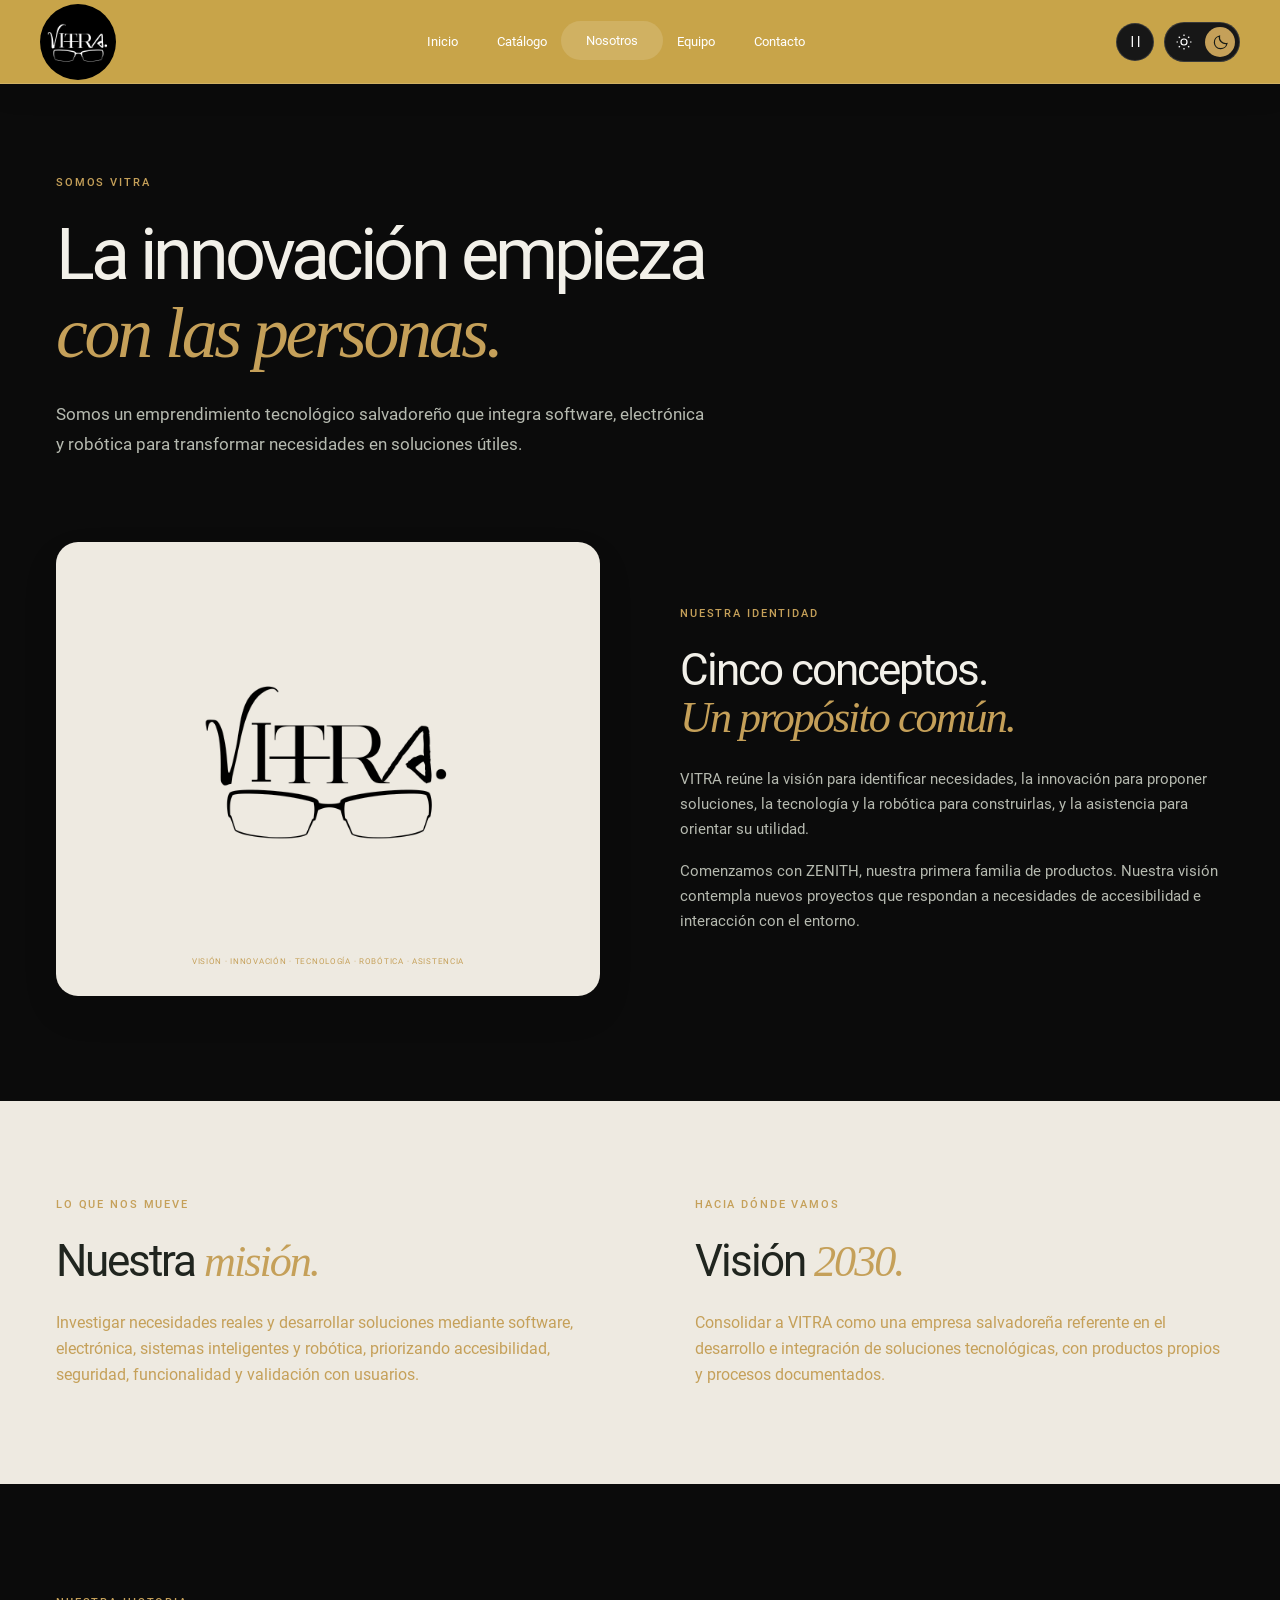
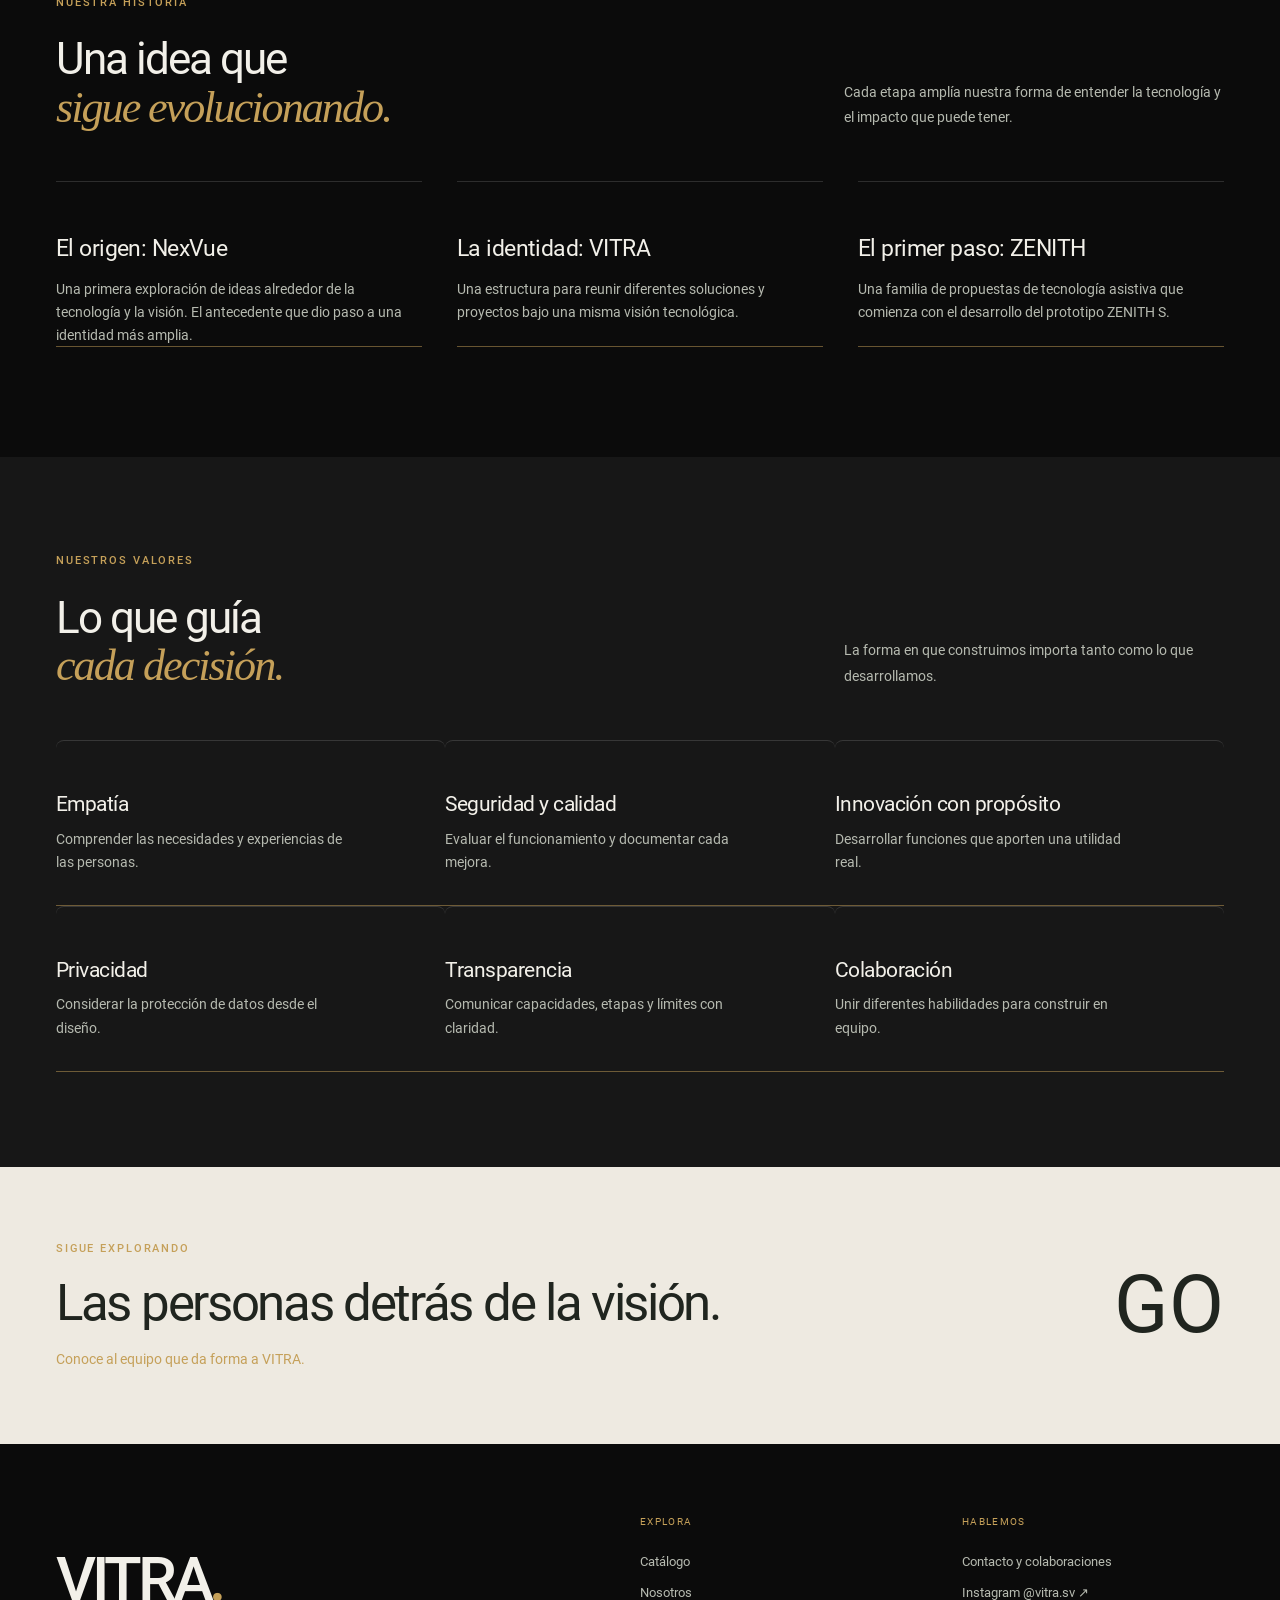
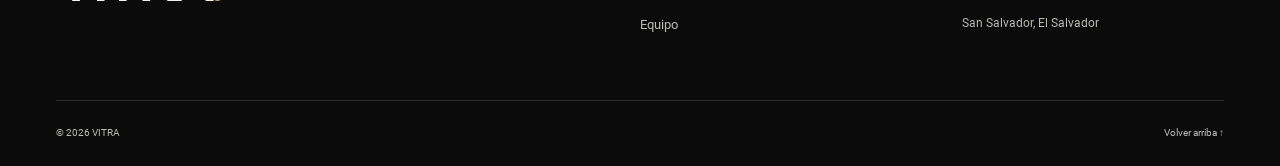
==== commit 7219840e: "Add files via upload" ====
--- a/VITRA.SV/public/acerca.html
+++ b/VITRA.SV/public/acerca.html
@@ -67,6 +67,7 @@
     <script>
       (function () {
         if (!window.vitraMotion.matches) {
+          document.documentElement.classList.add("motion-boot");
           window.vitraMotionFallback = setTimeout(function () {
             document.documentElement.classList.remove(
               "motion-boot",
@@ -314,15 +315,25 @@
         gap: 30px;
       }
       .brand {
-        width: 98px;
-        display: block;
+        width: 76px;
+        height: 76px;
+        flex: 0 0 76px;
+        display: grid;
+        place-items: center;
+        overflow: hidden;
+        border-radius: 50%;
+        background: var(--gold);
       }
       .brand img {
-        width: 98px;
-        height: 65px;
-        object-fit: cover;
+        width: 100%;
+        height: 100%;
+        border-radius: 50%;
+        object-fit: contain;
         filter: invert(1);
         mix-blend-mode: screen;
+      }
+      :root:not([data-theme="light"]) .brand {
+        background: #000;
       }
       .nav-wrap nav {
         display: flex;
@@ -1349,7 +1360,10 @@
         line-height: 1;
         letter-spacing: -0.07em;
         font-weight: 500;
-        margin-bottom: 20px;
+        margin-bottom: 0;
+      }
+      .footer-top > div:first-child {
+        align-self: center;
       }
       .footer-top > div > p:not(.footer-label) {
         font-size: 12px;
@@ -1469,10 +1483,8 @@
         }
         .brand,
         .brand img {
-          width: 82px;
-        }
-        .brand img {
-          height: 55px;
+          width: 60px;
+          height: 60px;
         }
         .nav-contact {
           display: none;
@@ -1772,10 +1784,6 @@
           font-size: 9px;
           gap: 12px;
         }
-        .footer-bottom > span:nth-child(2) {
-          order: 3;
-          width: 100%;
-        }
         .footer-bottom > a {
           margin-left: auto;
         }
@@ -1939,8 +1947,8 @@
         opacity: 0;
         transform: translate3d(0, 64px, 0) scale(0.975);
         transition:
-          opacity 1s var(--motion-ease),
-          transform 1.25s var(--motion-ease);
+          opacity 0.75s var(--motion-ease),
+          transform 0.95s var(--motion-ease);
         transition-delay: var(--reveal-delay, 0ms);
         transform-origin: center bottom;
       }
@@ -1951,7 +1959,7 @@
       .hero-copy > .reveal.will-reveal,
       .page-head > .reveal.will-reveal {
         transform: translate3d(0, 48px, 0);
-        transition-duration: 1s, 1.2s;
+        transition-duration: 0.75s, 0.95s;
       }
       .hero-copy > .reveal.is-visible,
       .page-head > .reveal.is-visible {
@@ -1959,7 +1967,7 @@
       }
       .hero-visual.reveal.will-reveal {
         transform: translate3d(0, 55px, 0) scale(0.94);
-        transition-duration: 1.2s, 1.55s;
+        transition-duration: 0.9s, 1.15s;
       }
       .hero-visual.reveal.is-visible {
         transform: translate3d(0, 0, 0) scale(1);
@@ -2065,17 +2073,17 @@
         transform: translate3d(0, 0, 0);
         visibility: visible;
         pointer-events: auto;
-        transition: transform 0.62s var(--motion-travel);
+        transition: transform 0.5s var(--motion-travel);
       }
       .is-leaving .transition-word > span {
-        animation: vitra-letter-in 0.65s var(--motion-ease) both;
-        animation-delay: calc(0.12s + var(--letter) * 0.05s);
+        animation: vitra-letter-in 0.4s var(--motion-ease) both;
+        animation-delay: calc(0.04s + var(--letter) * 0.02s);
       }
       .is-leaving .transition-line {
-        animation: vitra-line-in 0.6s var(--motion-ease) 0.3s both;
+        animation: vitra-line-in 0.4s var(--motion-ease) 0.08s both;
       }
       .is-leaving .page-curtain small {
-        animation: vitra-caption-in 0.5s var(--motion-ease) 0.37s both;
+        animation: vitra-caption-in 0.38s var(--motion-ease) 0.08s both;
       }
       @keyframes vitra-letter-in {
         from {
@@ -2730,13 +2738,13 @@
         background: var(--curtain-bg);
         transform: translate3d(0, 102%, 0);
         border-right: 1px solid color-mix(in srgb, var(--gold) 12%, transparent);
-        transition: transform 0.5s cubic-bezier(0.76, 0, 0.24, 1);
+        transition: transform 0.28s cubic-bezier(0.76, 0, 0.24, 1);
       }
       .transition-panels i:nth-child(2) {
-        transition-delay: 65ms;
+        transition-delay: 30ms;
       }
       .transition-panels i:nth-child(3) {
-        transition-delay: 130ms;
+        transition-delay: 60ms;
       }
       .transition-ghost {
         position: absolute;
@@ -2805,7 +2813,7 @@
         opacity: 0.09;
       }
       .is-leaving .transition-destination {
-        animation: destination-enter 0.55s var(--motion-ease) 0.2s both;
+        animation: destination-enter 0.4s var(--motion-ease) 0.08s both;
       }
       .motion-boot.motion-uncover .transition-panels i {
         transform: translate3d(0, -102%, 0);
@@ -2826,11 +2834,11 @@
         transform: translateY(-20px) scale(0.985);
         opacity: 0.45;
         transition:
-          transform 0.75s var(--motion-ease),
-          opacity 0.6s;
+          transform 0.5s var(--motion-ease),
+          opacity 0.45s;
       }
       .motion-uncover main {
-        animation: chapter-enter 1.1s var(--motion-ease) both;
+        animation: chapter-enter 0.9s var(--motion-ease) both;
         transform-origin: center top;
       }
       @keyframes destination-enter {
@@ -2869,11 +2877,11 @@
         opacity: 0;
       }
       .experience-ready .word-title.is-written .word-inner {
-        animation: word-rise 0.95s var(--motion-ease) both;
-        animation-delay: calc(var(--word) * 65ms);
+          animation: word-rise 0.75s var(--motion-ease) both;
+          animation-delay: calc(var(--word) * 50ms);
       }
       .experience-ready h1.word-title.is-written .word-inner {
-        animation-delay: calc(0.2s + var(--word) * 65ms);
+          animation-delay: calc(0.12s + var(--word) * 50ms);
       }
       @keyframes word-rise {
         from {
@@ -3324,7 +3332,6 @@
         --film-bg: #000000;
       }
       body,
-      .page-curtain,
       .values-section,
       .contact-panel,
       .film-frame,
@@ -3376,7 +3383,6 @@
         --film-bg: #ffffff;
       }
       [data-theme="light"] body,
-      [data-theme="light"] .page-curtain,
       [data-theme="light"] .values-section,
       [data-theme="light"] .contact-panel,
       [data-theme="light"] .film-frame {
@@ -3680,6 +3686,30 @@
       >
     </main>
     <footer class="footer wrap">
+      <div class="footer-top">
+        <div>
+          <a class="wordmark" href="inicio.html" aria-label="VITRA, inicio"
+            >VITRA<span class="gold">.</span></a
+          >
+        </div>
+        <div>
+          <p class="footer-label">EXPLORA</p>
+          <a href="catalogo.html">Catálogo</a>
+          <a href="acerca.html">Nosotros</a>
+          <a href="galeria.html">Equipo</a>
+        </div>
+        <div>
+          <p class="footer-label">HABLEMOS</p>
+          <a href="registro.html">Contacto y colaboraciones</a>
+          <a
+            href="https://www.instagram.com/vitra.sv/"
+            target="_blank"
+            rel="noopener noreferrer"
+            >Instagram @vitra.sv ↗</a
+          >
+          <p>San Salvador, El Salvador</p>
+        </div>
+      </div>
       <div class="footer-bottom">
         <span>© <span data-year>2026</span> VITRA</span>
         <a href="#contenido">Volver arriba ↑</a>
@@ -3891,8 +3921,17 @@
         prepareReveals();
 
         const enterPage = () => {
-          releaseCurtain();
-          startReveals();
+          if (reduced.matches) {
+            releaseCurtain();
+            startReveals();
+            return;
+          }
+          root.classList.add("motion-boot");
+          arrivalTimer = setTimeout(() => {
+            root.classList.add("motion-uncover");
+            startReveals();
+            finishTimer = setTimeout(releaseCurtain, 1000);
+          }, 50);
         };
         enterPage();
         window.addEventListener("pageshow", (event) => {
@@ -4222,7 +4261,7 @@
         // Preserve heading semantics and emphasis while moving individual words.
         const titles = [
           ...document.querySelectorAll(
-            "h1, .section-heading h2, .story-split h2, .about-intro h2, .strategy-grid h2, .next-inner h2, .detail-copy h2, .page-head .lead, .hero-copy > p:not(.eyebrow)",
+            "h1, h2, .page-head .lead, .hero-copy > p:not(.eyebrow)",
           ),
         ];
         titles.forEach((title) => {
@@ -4560,6 +4599,9 @@
         });
       })();
     </script>
-    <script src="/Assets/JS/visitas.js" defer></script>
+    <script>
+      window.va = window.va || function () { (window.vaq = window.vaq || []).push(arguments); };
+    </script>
+    <script defer src="/_vercel/insights/script.js"></script>
 </body>
 </html>
--- a/VITRA.SV/public/Assets/CSS/rounded-ui.css
+++ b/VITRA.SV/public/Assets/CSS/rounded-ui.css
@@ -417,11 +417,11 @@
 }
 
 .transition-panels i:nth-child(2) {
-  transition-delay: 45ms;
+  transition-delay: 30ms;
 }
 
 .transition-panels i:nth-child(3) {
-  transition-delay: 90ms;
+  transition-delay: 60ms;
 }
 
 .is-leaving .transition-panels i {
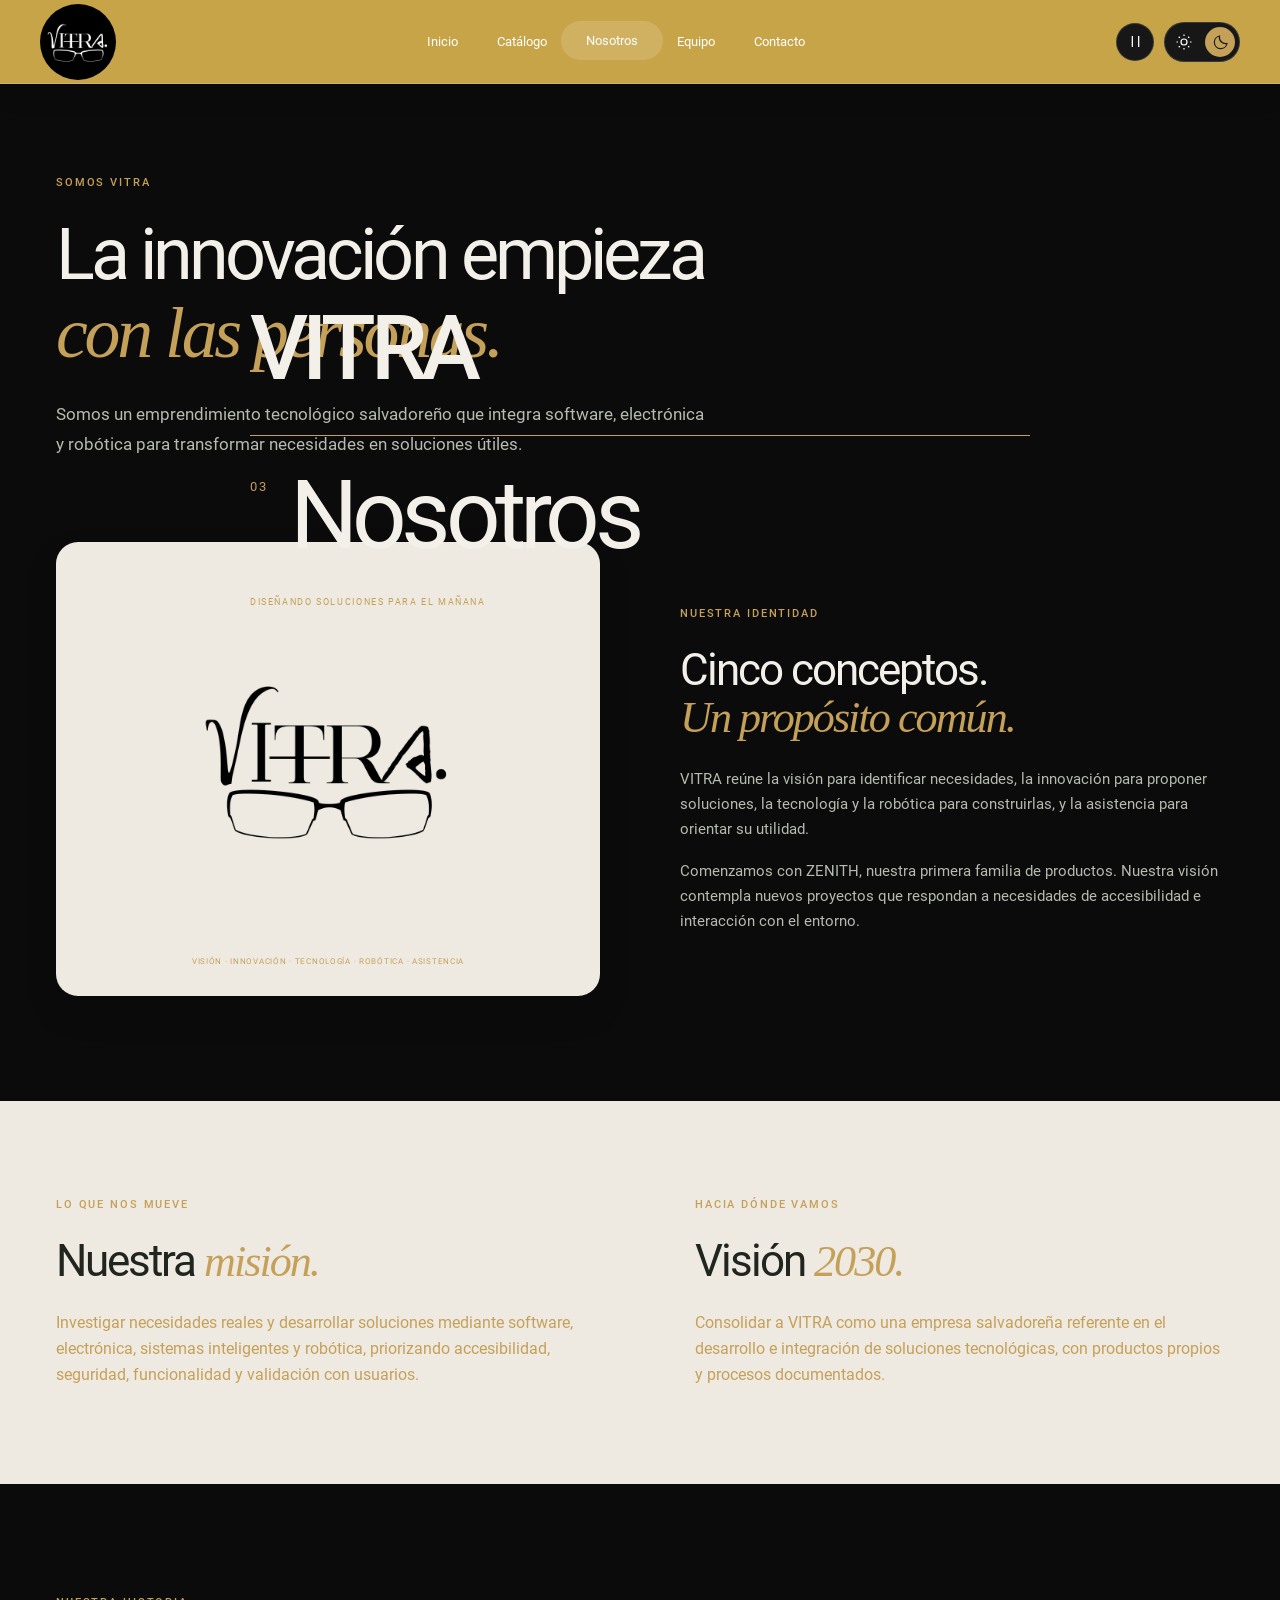
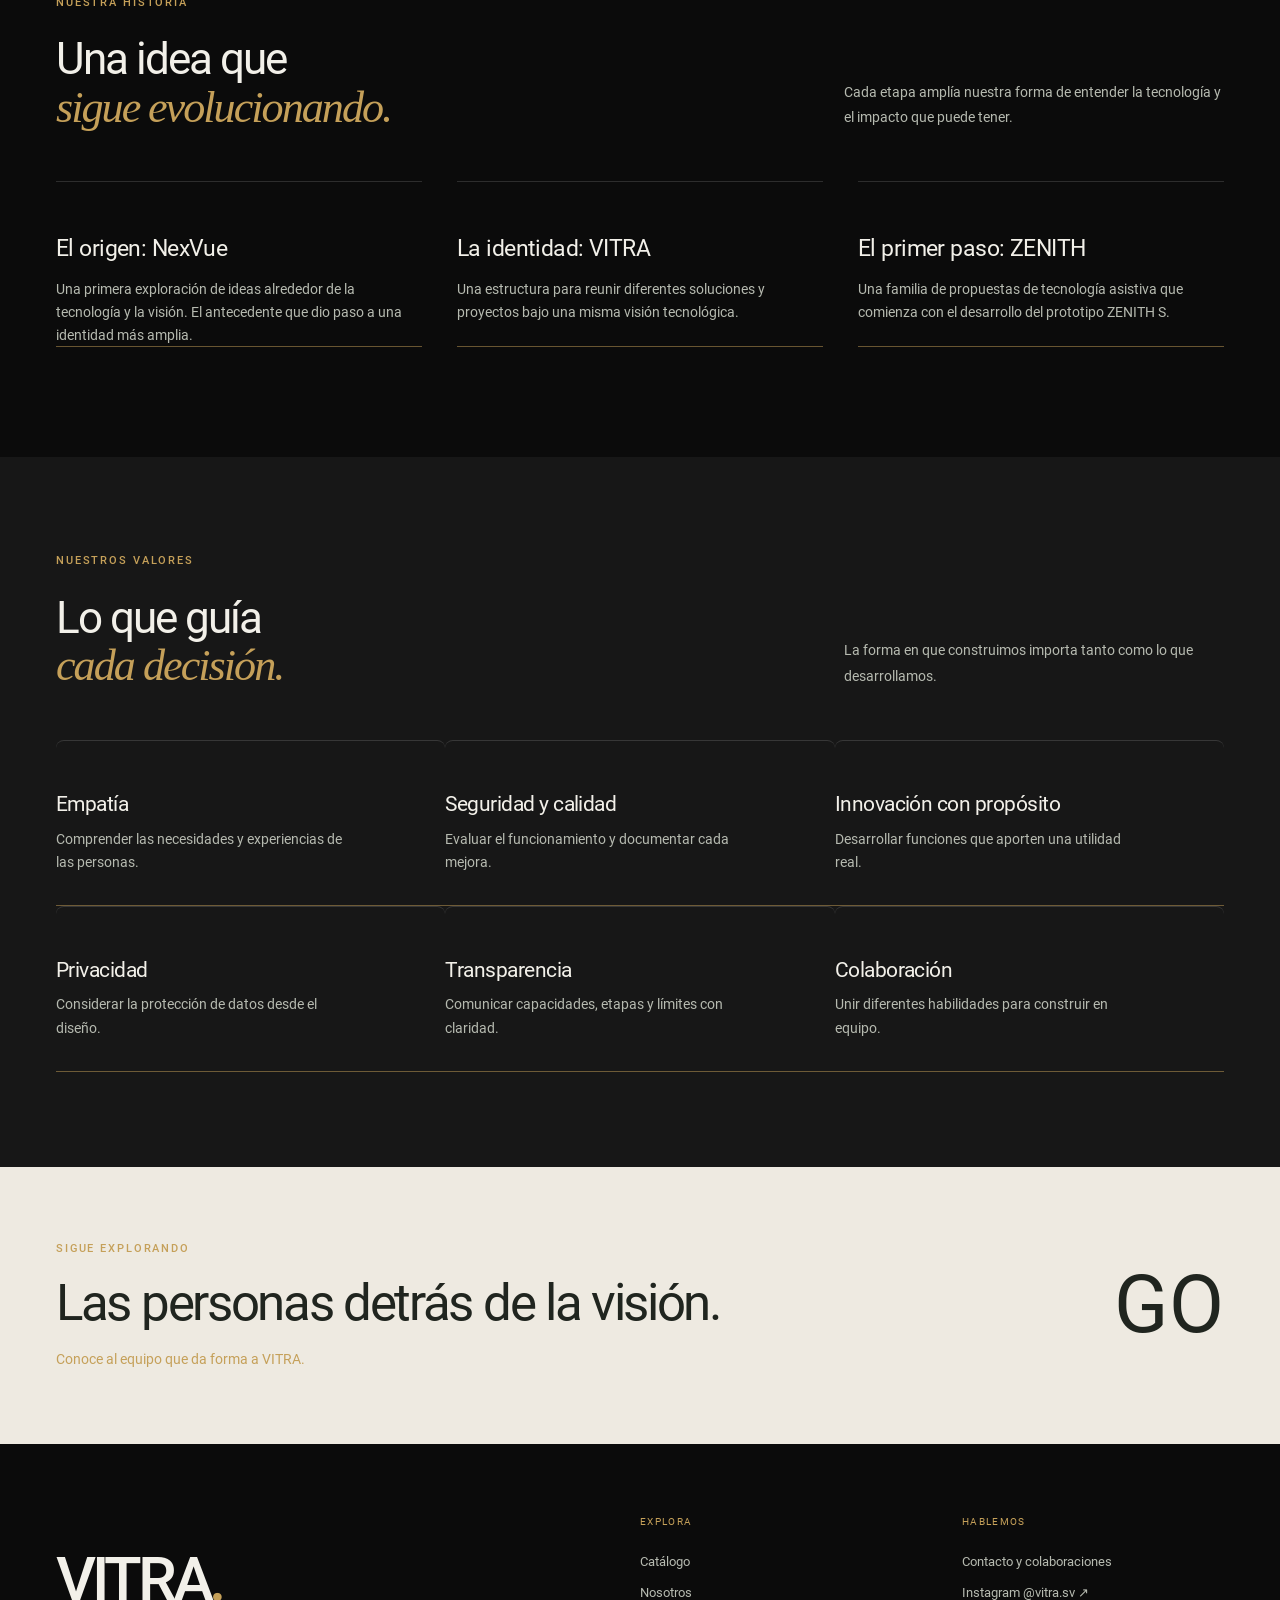
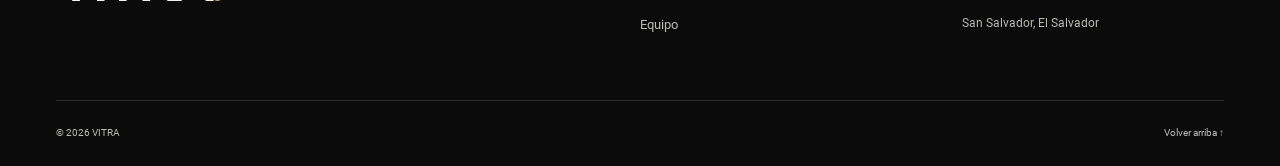
==== commit c830bdcd: "Install Vercel Web Analytics Integration ## Vercel Web Analytics Implementation  Successfully implem" ====
--- a/VITRA.SV/public/acerca.html
+++ b/VITRA.SV/public/acerca.html
@@ -3439,6 +3439,10 @@
       }
     </style>
     <link rel="stylesheet" href="Assets/CSS/rounded-ui.css" />
+    <script>
+      window.va = window.va || function () { (window.vaq = window.vaq || []).push(arguments); };
+    </script>
+    <script defer src="/_vercel/insights/script.js"></script>
   </head>
   <body data-page="acerca">
     <a class="skip-link" href="#contenido">Saltar al contenido</a>
